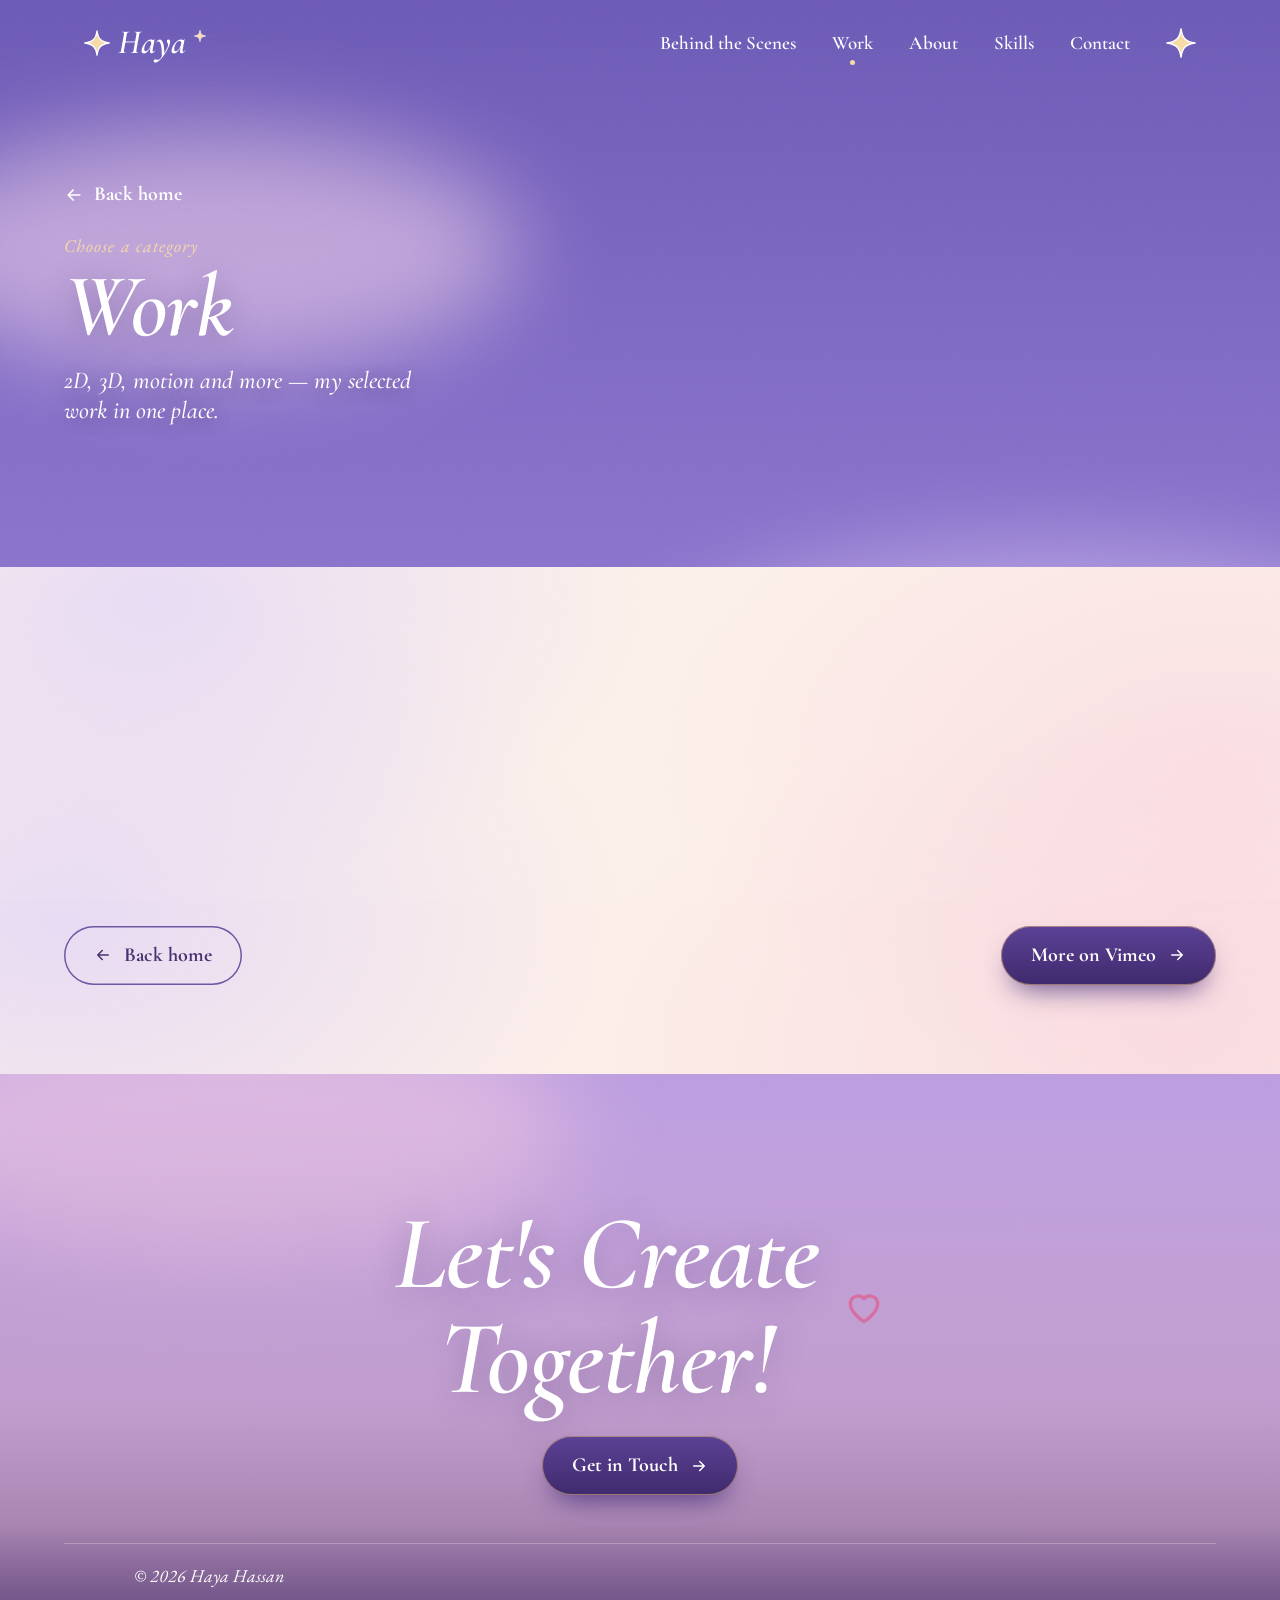
==== work.html @ 0d5bb91d "Add files via upload" ====
<!doctype html>
<html lang="en">
<head>
<meta charset="utf-8">
<meta name="viewport" content="width=device-width, initial-scale=1, viewport-fit=cover">
<title>Work — Haya Hassan</title>
<meta name="description" content="Portfolio of Haya Hassan, a 2D animator, motion designer and visual storyteller bringing characters and stories to life.">
<meta name="theme-color" content="#6f5fb8">
<meta property="og:title" content="Haya Hassan — 2D Animator & Visual Storyteller">
<meta property="og:description" content="Bringing characters and stories to life.">
<meta property="og:image" content="./media/showreel-poster.jpg">
<link rel="icon" href="data:image/svg+xml,%3Csvg xmlns='http://www.w3.org/2000/svg' viewBox='0 0 100 100'%3E%3Cpath d='M50 4 C54 34 66 46 96 50 C66 54 54 66 50 96 C46 66 34 54 4 50 C34 46 46 34 50 4Z' fill='%236b4fb0' stroke='%23e8b878' stroke-width='5'/%3E%3C/svg%3E">
<link rel="preload" href="./fonts/cormorant-garamond-latin-600-italic.woff2" as="font" type="font/woff2" crossorigin>
<link rel="stylesheet" href="css/style.css">
<script>document.documentElement.classList.add('js');try{if(sessionStorage.getItem('hayaIris')){document.documentElement.classList.add('iris-in')}else{document.documentElement.classList.add('page')}}catch(e){document.documentElement.classList.add('page')}</script>
</head>
<body data-page="work" class="page-work">
<div class="iris" id="iris" aria-hidden="true"></div>
<!-- ============ SVG sprite ============ -->
<svg width="0" height="0" style="position:absolute" aria-hidden="true">
  <defs><linearGradient id="gGold" x1="0" y1="0" x2="1" y2="1"><stop offset="0" stop-color="#fff3c9"/><stop offset=".5" stop-color="#f4c978"/><stop offset="1" stop-color="#e79bc4"/></linearGradient></defs>
  <symbol id="i-sparkle" viewBox="0 0 100 100"><path d="M42 6 C46 38 58 50 90 54 C58 58 46 70 42 102 C38 70 26 58 -6 54 C26 50 38 38 42 6Z" fill="url(#gGold)" stroke="#fff" stroke-width="3.5" stroke-linejoin="round" transform="translate(4 -4) scale(.86)"/><path d="M82 4 C83.5 16 87.5 20 100 21.5 C87.5 23 83.5 27 82 39 C80.5 27 76.5 23 64 21.5 C76.5 20 80.5 16 82 4Z" fill="url(#gGold)" stroke="#fff" stroke-width="2.4" stroke-linejoin="round" transform="translate(-8 4) scale(.7)"/><path d="M22 70 C23 78 26 81 34 82 C26 83 23 86 22 94 C21 86 18 83 10 82 C18 81 21 78 22 70Z" fill="url(#gGold)" stroke="#fff" stroke-width="2.4" stroke-linejoin="round" transform="translate(2 -6)"/></symbol>
  <symbol id="i-star4" viewBox="0 0 100 100"><path d="M50 3 C54 34 66 46 97 50 C66 54 54 66 50 97 C46 66 34 54 3 50 C34 46 46 34 50 3Z" stroke-width="5" stroke-linejoin="round"/></symbol>
  <symbol id="i-star" viewBox="0 0 100 100"><polygon points="50,8 61,38 93,38 67,57 77,89 50,70 23,89 33,57 7,38 39,38" stroke-width="6" stroke-linejoin="round"/></symbol>
  <symbol id="i-flower" viewBox="0 0 100 100"><g stroke-width="4" stroke-linejoin="round"><path d="M50 48 C38 30 40 10 50 8 C60 10 62 30 50 48Z"/><path d="M52 50 C70 38 90 40 92 50 C90 60 70 62 52 50Z"/><path d="M50 52 C62 70 60 90 50 92 C40 90 38 70 50 52Z"/><path d="M48 50 C30 62 10 60 8 50 C10 40 30 38 48 50Z"/></g><circle cx="50" cy="50" r="7" fill="#f3b3cf" stroke-width="3"/></symbol>
  <symbol id="i-arrow" viewBox="0 0 24 24"><path d="M5 12h14M13 6l6 6-6 6" fill="none" stroke="currentColor" stroke-width="2" stroke-linecap="round" stroke-linejoin="round"/></symbol>
  <symbol id="i-up" viewBox="0 0 24 24"><path d="M12 19V5M6 11l6-6 6 6" fill="none" stroke="currentColor" stroke-width="2.2" stroke-linecap="round" stroke-linejoin="round"/></symbol>
  <symbol id="i-play" viewBox="0 0 24 24"><path d="M8 5.500v13l11-6.500z" fill="currentColor"/></symbol>
  <symbol id="i-cap" viewBox="0 0 24 24"><path d="M2 9l10-5 10 5-10 5z M6 11.500V16c0 1.500 3 3 6 3s6-1.500 6-3v-4.500 M22 9v6" fill="none" stroke="currentColor" stroke-width="1.700" stroke-linejoin="round" stroke-linecap="round"/><path d="M2 9l10-5 10 5-10 5z" fill="currentColor" opacity=".9"/></symbol>
  <symbol id="i-bag" viewBox="0 0 24 24"><rect x="3" y="7" width="18" height="13" rx="2.500" fill="currentColor"/><path d="M9 7V5.500A1.500 1.500 0 0 1 10.500 4h3A1.500 1.500 0 0 1 15 5.500V7 M3 13h18" fill="none" stroke="#fcefe9" stroke-width="1.400"/></symbol>
  <symbol id="i-mail" viewBox="0 0 24 24"><rect x="3" y="5" width="18" height="14" rx="2.500" fill="currentColor"/><path d="M4 7l8 6 8-6" fill="none" stroke="#fcefe9" stroke-width="1.600" stroke-linecap="round" stroke-linejoin="round"/></symbol>
  <symbol id="i-in" viewBox="0 0 24 24"><rect x="3" y="3" width="18" height="18" rx="3.500" fill="currentColor"/><path d="M8 10.500V17M8 7.500v.1M11.500 17v-6.500M11.500 13c0-1.700 1-2.700 2.500-2.700s2.500 1 2.500 2.700V17" fill="none" stroke="#fcefe9" stroke-width="1.700" stroke-linecap="round"/></symbol>
  <symbol id="i-pin" viewBox="0 0 24 24"><path d="M12 22s7-6.300 7-12a7 7 0 0 0-14 0c0 5.700 7 12 7 12z" fill="currentColor"/><circle cx="12" cy="10" r="2.600" fill="#fcefe9"/></symbol>
  <symbol id="i-heart" viewBox="0 0 24 24"><path d="M12 20s-7.500-4.500-7.500-10A4.300 4.300 0 0 1 12 7.500 4.300 4.300 0 0 1 19.500 10c0 5.500-7.500 10-7.500 10z" fill="none" stroke="currentColor" stroke-width="1.800" stroke-linejoin="round"/></symbol>
  <!-- castle silhouette -->
  <symbol id="castle" viewBox="0 0 420 260">
    <g fill="currentColor">
      <rect x="20" y="170" width="380" height="90"/>
      <rect x="40" y="110" width="34" height="62"/><polygon points="36,112 57,60 78,112"/>
      <rect x="110" y="90" width="44" height="82"/><polygon points="104,92 132,24 160,92"/>
      <rect x="180" y="40" width="58" height="132"/><polygon points="172,42 209,-8 246,42"/><rect x="207" y="-34" width="3" height="30"/>
      <rect x="266" y="82" width="44" height="90"/><polygon points="260,84 288,20 316,84"/>
      <rect x="340" y="120" width="34" height="52"/><polygon points="336,122 357,72 378,122"/>
      <circle cx="209" cy="26" r="9" opacity=".5"/>
    </g>
    <g fill="#000" opacity=".16"><path d="M170 260v-34a22 22 0 0 1 44 0v34z"/><path d="M60 260v-26a14 14 0 0 1 28 0v26z"/><path d="M300 260v-26a14 14 0 0 1 28 0v26z"/><rect x="198" y="70" width="10" height="22" rx="5"/><rect x="124" y="120" width="10" height="20" rx="5"/><rect x="280" y="110" width="10" height="20" rx="5"/></g>
  </symbol>
  <symbol id="island" viewBox="0 0 420 220">
    <g fill="currentColor"><path d="M10 120 Q210 90 410 120 L360 150 Q320 190 270 200 Q250 214 230 210 Q210 222 190 206 Q150 200 120 160 Z"/></g>
    <g fill="#000" opacity=".12"><path d="M60 140 Q130 170 170 210 Q150 190 120 160Z"/></g>
  </symbol>
</svg>

<!-- cursor system -->
<canvas class="fx" id="fx" aria-hidden="true"></canvas>
<div class="cur" id="cur" aria-hidden="true">
  <div class="cur__bob">
    <img class="cur__img is-on" data-s="normal" src="./cursor/normal.png" alt="">
    <img class="cur__img" data-s="hover" src="./cursor/hover.png" alt="">
    <img class="cur__img" data-s="link" src="./cursor/link.png" alt="">
    <img class="cur__img" data-s="click" src="./cursor/click.png" alt="">
  </div>
  <span class="cur__tag" id="curTag"></span>
</div>
<div class="progress" id="progress" aria-hidden="true"></div>

<div class="progress" id="progress" aria-hidden="true"></div>

<header class="nav" id="nav">
  <a href="index.html" data-iris class="nav__logo" aria-label="Haya — home"><svg class="gem" width="26" height="26"><use href="#i-star4"/></svg>Haya<svg class="gem sm" width="12" height="12"><use href="#i-star4"/></svg></a>
  <nav class="nav__links" id="navLinks" aria-label="Main">
    <a href="index.html#process" data-iris>Behind the Scenes</a>
    <div class="nav__dd"><a href="work.html" class="is-active">Work</a><div class="nav__sub"><a href="work.html#2d" data-iris>2D Animation</a><a href="work.html#mg" data-iris>2D / 3D Motion Graphics</a><a href="work.html#3d" data-iris>3D Animation</a><a href="work.html#story" data-iris>Storyboard</a><a href="work.html#concept" data-iris>Concept Art &amp; Illustrations</a><a href="work.html#interior" data-iris>Interior Design</a></div></div>
    <a href="index.html#about" data-iris>About</a>
    <a href="index.html#skills" data-iris>Skills</a>
    <a href="index.html#contact" data-iris>Contact</a>
  </nav>
  <svg class="nav__gem gem" width="30" height="30" aria-hidden="true"><use href="#i-star4"/></svg>
  <button class="nav__burger" id="burger" type="button" aria-label="Open menu" aria-expanded="false" aria-controls="navLinks"><i></i><i></i></button>
</header>

<!-- ============ Sky (page background art) ============ -->
<div class="sky" aria-hidden="true">
  <div class="sky__stars" id="skyStars"></div>
  <div class="sky__cloud c1"></div><div class="sky__cloud c2"></div><div class="sky__cloud c3"></div>
  <svg class="sky__castle k1" data-speed="0.10"><use href="#castle"/></svg>
  <svg class="sky__castle k2" data-speed="0.18"><use href="#castle"/></svg>
</div>

<main id="top">
<section class="wk-hero">
  <div class="wrap">
    <a href="index.html" data-iris class="wk-back"><svg width="20" height="20"><use href="#i-arrow"/></svg>Back home</a>
    <span class="num">Choose a category</span>
    <h2 class="h2">Work</h2>
    <p class="note">2D, 3D, motion and more — my selected work in one place.</p>
  </div>
</section>

<div class="panel wk-panel" id="panel">
<div class="panel__edge panel__edge--top" aria-hidden="true"></div>
<section class="sec work" id="work">
  <div class="wrap">
    <div class="tabs" id="tabs" role="tablist" aria-label="Work categories"></div>
    <div class="cards" id="cards"></div>
    <p class="empty" id="emptyMsg" hidden></p>
    <div class="wk-cta">
      <a href="index.html" data-iris class="btn btn--dark btn--ghost" data-magnetic><svg width="18" height="18" style="rotate:180deg"><use href="#i-arrow"/></svg><span>Back home</span></a>
      <a href="https://vimeo.com/user151338860" target="_blank" rel="noopener" class="btn btn--dark" data-magnetic><span>More on Vimeo</span><svg width="18" height="18"><use href="#i-arrow"/></svg></a>
    </div>
  </div>
</section>
<div class="panel__edge panel__edge--bot" aria-hidden="true"></div>
</div>

<section class="sec contact wkfoot" style="padding-top:clamp(90px,10vw,160px)">
  <div class="wrap" style="text-align:center;position:relative;z-index:2">
    <h2 class="h2 h2--xl" style="justify-content:center">Let's Create<br>Together! <svg class="heart" width="44" height="44"><use href="#i-heart"/></svg></h2>
    <p style="margin:24px 0 28px"><a href="mailto:hayahassanmahrous@gmail.com" class="btn btn--dark" data-magnetic><span>Get in Touch</span><svg width="18" height="18"><use href="#i-arrow"/></svg></a></p>
  </div>
  <footer class="foot"><div class="foot__row"><span>© 2026 Haya Hassan</span></div></footer>
</section>
</main>

<div class="modal" id="modal" role="dialog" aria-modal="true" aria-label="Viewer" hidden>
  <button class="modal__close" id="modalClose" type="button" aria-label="Close">✕</button>
  <div class="modal__stage" id="modalStage"></div>
  <p class="modal__cap" id="modalCap"></p>
</div>
<div class="toast" id="toast" role="status" aria-live="polite"></div>

<script src="./vendor/gsap.min.js"></script>
<script src="./vendor/ScrollTrigger.min.js"></script>
<script src="./vendor/lenis.min.js"></script>
<script src="js/data.js"></script>
<script src="js/main.js"></script>
<script src="js/music.js"></script>
</body>
</html>
---- css/style.css ----
/* ============================================================
   Haya Hassan — portfolio · celestial purple
   ============================================================ */
@font-face{font-family:"Cormorant Garamond";font-weight:500;font-style:normal;src:url(../fonts/cormorant-garamond-latin-500-normal.woff2) format("woff2");font-display:swap}
@font-face{font-family:"Cormorant Garamond";font-weight:500;font-style:italic;src:url(../fonts/cormorant-garamond-latin-500-italic.woff2) format("woff2");font-display:swap}
@font-face{font-family:"Cormorant Garamond";font-weight:600;font-style:normal;src:url(../fonts/cormorant-garamond-latin-600-normal.woff2) format("woff2");font-display:swap}
@font-face{font-family:"Cormorant Garamond";font-weight:600;font-style:italic;src:url(../fonts/cormorant-garamond-latin-600-italic.woff2) format("woff2");font-display:swap}
@font-face{font-family:"Cormorant Garamond";font-weight:700;font-style:normal;src:url(../fonts/cormorant-garamond-latin-700-normal.woff2) format("woff2");font-display:swap}
@font-face{font-family:"Cormorant Garamond";font-weight:700;font-style:italic;src:url(../fonts/cormorant-garamond-latin-700-italic.woff2) format("woff2");font-display:swap}
@font-face{font-family:"EB Garamond";font-weight:400;font-style:normal;src:url(../fonts/eb-garamond-latin-400-normal.woff2) format("woff2");font-display:swap}
@font-face{font-family:"EB Garamond";font-weight:400;font-style:italic;src:url(../fonts/eb-garamond-latin-400-italic.woff2) format("woff2");font-display:swap}
@font-face{font-family:"EB Garamond";font-weight:500;font-style:normal;src:url(../fonts/eb-garamond-latin-500-normal.woff2) format("woff2");font-display:swap}
@font-face{font-family:"EB Garamond";font-weight:500;font-style:italic;src:url(../fonts/eb-garamond-latin-500-italic.woff2) format("woff2");font-display:swap}

:root{
  --ink:#4a3170; --ink2:#6f58a3; --lav:#b9a2e8; --lav2:#e2d6f6;
  --panel:#fcefe9; --pink:#f3b3cf; --rose:#d86fa3; --gold:#e8b878; --gold2:#f7d9a6;
  --sky1:#6a58b4; --sky2:#8e77cf; --sky3:#c3a3e2; --sky4:#f0c4d8;
  --f-display:"Cormorant Garamond","Palatino Linotype",Georgia,serif;
  --f-body:"EB Garamond","Palatino Linotype",Georgia,serif;
  --ease:cubic-bezier(.22,1,.36,1);
  --gut:clamp(20px,5vw,72px);
}
*,*::before,*::after{box-sizing:border-box}
html{-webkit-text-size-adjust:100%;overflow-x:clip}
html.lenis,html.lenis body{height:auto}
.lenis.lenis-smooth{scroll-behavior:auto!important}
.lenis.lenis-stopped{overflow:hidden}
html.is-loading,html.is-loading body{overflow:hidden;height:100%}
body{position:relative;margin:0;color:var(--ink);font-family:var(--f-body);font-size:clamp(18px,1.25vw,21px);line-height:1.55;background:var(--sky1);overflow-x:clip}
/* soft film grain */
body::after{content:"";position:fixed;inset:0;z-index:90;pointer-events:none;opacity:.25;mix-blend-mode:soft-light;
  background-image:url("data:image/svg+xml;utf8,<svg xmlns='http://www.w3.org/2000/svg' width='200' height='200'><filter id='n'><feTurbulence type='fractalNoise' baseFrequency='.9' numOctaves='2' stitchTiles='stitch'/><feColorMatrix values='0 0 0 0 1  0 0 0 0 1  0 0 0 0 1  0 0 0 .5 0'/></filter><rect width='100%' height='100%' filter='url(%23n)'/></svg>")}
img{max-width:100%;display:block}
a{color:inherit}
button{font:inherit;color:inherit;background:none;border:0;padding:0;cursor:pointer}
::selection{background:var(--rose);color:#fff}
:focus-visible{outline:3px solid var(--rose);outline-offset:4px;border-radius:8px}
svg{display:block}
.wrap{width:min(1320px,100% - var(--gut)*2);margin-inline:auto;position:relative}
.gem{fill:#6b4fb0;stroke:var(--gold);stroke-width:5}
.star{fill:var(--gold);stroke:#b98649;stroke-width:5}

/* ---------------- loader ---------------- */
.loader{position:fixed;inset:0;z-index:200;background:#d9c8ea;color:var(--ink);display:grid;place-items:center;overflow:hidden}
.loader canvas{position:absolute;inset:0;width:100%;height:100%;transform-origin:50% 55%}
.loader__ui{position:absolute;left:var(--gut);bottom:clamp(24px,5vh,56px);display:grid;gap:10px;width:min(320px,60vw);transition:opacity .5s}
.loader__count{font-family:var(--f-display);font-style:italic;font-weight:600;font-size:clamp(54px,8vw,110px);line-height:.9;color:var(--ink);text-shadow:0 0 30px rgba(255,255,255,.9)}
.loader__count small{font-size:.35em;margin-left:4px;opacity:.7}
.loader__bar{height:3px;border-radius:3px;background:rgba(74,49,112,.18);overflow:hidden}
.loader__bar i{display:block;height:100%;width:0;background:linear-gradient(90deg,var(--lav),var(--gold),var(--pink))}
.loader__hint{margin:0;font-style:italic;font-size:17px;opacity:.8}
.loader__skip{position:absolute;right:var(--gut);bottom:clamp(24px,5vh,56px);display:flex;gap:8px;align-items:center;padding:10px 20px;border:1.5px solid rgba(74,49,112,.45);border-radius:99px;font-weight:500;font-style:italic;font-size:17px;backdrop-filter:blur(6px);background:rgba(255,255,255,.35);transition:.3s}
.loader__skip:hover{background:var(--ink);color:#fff}
.loader.is-playing .loader__ui{opacity:0}

/* ---------------- custom cursor (sprites from your cursor board) ---------------- */
.fx{position:fixed;inset:0;width:100%;height:100%;z-index:297;pointer-events:none;display:none}
.cur{position:fixed;left:0;top:0;z-index:300;pointer-events:none;display:none;will-change:transform}
.has-cursor .cur,.has-cursor .fx{display:block}
html.has-cursor,.has-cursor *{cursor:none!important}
.cur__bob{position:relative;width:0;height:0;animation:curbob 3.2s ease-in-out infinite}
@keyframes curbob{50%{translate:0 -4px}}
.cur__img{position:absolute;left:0;top:0;width:calc(var(--w,84px) * var(--k,1));height:auto;max-width:none;opacity:0;transform-origin:var(--hx,40%) var(--hy,50%);
  translate:calc(var(--hx,40%) * -1) calc(var(--hy,50%) * -1);scale:.7;transition:opacity .22s,scale .35s var(--ease);filter:drop-shadow(0 4px 10px rgba(80,40,160,.45))}
.cur__img.is-on{opacity:1;scale:1}
.cur__tag{position:absolute;left:34px;top:22px;padding:4px 14px;border-radius:99px;background:var(--ink);color:#fff;font-style:italic;font-size:16px;white-space:nowrap;opacity:0;scale:.6;transform-origin:left top;transition:.3s var(--ease)}
.cur__tag.is-on{opacity:1;scale:1}
.burst{position:fixed;z-index:298;pointer-events:none;width:200px;height:auto;filter:drop-shadow(0 0 10px rgba(120,80,220,.7))}
.progress{position:fixed;left:0;top:0;height:3px;width:100%;z-index:80;background:linear-gradient(90deg,var(--lav),var(--gold),var(--pink));transform-origin:left;transform:scaleX(0)}

/* ---------------- nav ---------------- */
.nav{position:fixed;z-index:70;top:14px;left:0;right:0;margin-inline:auto;width:min(1320px,100% - var(--gut)*2);display:flex;align-items:center;justify-content:space-between;gap:20px;
  padding:8px 20px;border-radius:99px;transition:transform .6s var(--ease),background .4s,box-shadow .4s,backdrop-filter .4s;color:#fff}
.nav.is-solid{background:rgba(88,66,150,.62);backdrop-filter:blur(14px) saturate(1.3);-webkit-backdrop-filter:blur(14px) saturate(1.3);box-shadow:0 10px 34px -12px rgba(40,20,90,.55),inset 0 0 0 1px rgba(255,255,255,.14)}
.nav.is-hidden{transform:translateY(-140%)}
.nav__logo{font-family:var(--f-display);font-style:italic;font-weight:600;font-size:34px;line-height:1;text-decoration:none;display:flex;align-items:center;gap:8px}
.nav__logo .gem{fill:var(--gold2);stroke:#fff;stroke-width:4;transition:rotate .8s var(--ease)}
.nav__logo:hover .gem{rotate:180deg}
.nav__logo .sm{margin-top:-14px}
.nav__links{display:flex;gap:4px;margin-left:auto}
.nav__links a{font-family:var(--f-display);font-weight:600;font-size:19px;text-decoration:none;padding:6px 16px;border-radius:99px;position:relative;transition:background .3s,color .3s}
.nav__links a::after{content:"";position:absolute;left:50%;bottom:-2px;width:5px;height:5px;margin-left:-2.500px;border-radius:50%;background:var(--gold2);scale:0;transition:scale .4s var(--ease)}
.nav__links a:hover::after,.nav__links a.is-active::after{scale:1}
.nav__gem{fill:var(--gold2);stroke:#fff;stroke-width:4;animation:spin 14s linear infinite}
@keyframes spin{to{rotate:360deg}}
.nav__burger{display:none;width:44px;height:44px;border-radius:50%;background:rgba(255,255,255,.2);place-content:center;gap:6px}
.nav__burger i{display:block;width:20px;height:2px;background:#fff;border-radius:2px;transition:.4s var(--ease)}
.nav__burger[aria-expanded=true] i:first-child{transform:translateY(4px) rotate(45deg)}
.nav__burger[aria-expanded=true] i:last-child{transform:translateY(-4px) rotate(-45deg)}

/* ---------------- sky ---------------- */
.sky{position:absolute;inset:0;z-index:-1;overflow:hidden;pointer-events:none;
  background:linear-gradient(180deg,var(--sky1) 0,#7e69c4 22%,var(--sky2) 42%,var(--sky3) 70%,var(--sky4) 100%)}
.sky__stars i{position:absolute;display:block;width:var(--s);height:var(--s);background:#fff;opacity:.0;
  clip-path:polygon(50% 0,58% 42%,100% 50%,58% 58%,50% 100%,42% 58%,0 50%,42% 42%);animation:tw var(--d) ease-in-out infinite;animation-delay:var(--dl)}
@keyframes tw{0%,100%{opacity:.05;scale:.6}50%{opacity:.95;scale:1.1}}
.sky__cloud{position:absolute;border-radius:50%;filter:blur(46px);opacity:.55;background:#f6d6ec;animation:drift 40s ease-in-out infinite alternate}
.sky__cloud.c1{width:620px;height:240px;left:-8%;top:8%}
.sky__cloud.c2{width:760px;height:260px;right:-12%;top:34%;background:#d8c4f4;animation-duration:55s}
.sky__cloud.c3{width:700px;height:260px;left:-10%;top:62%;background:#f6cfe3;animation-duration:48s}
@keyframes drift{to{translate:80px 20px}}
.sky__castle{position:absolute;color:rgba(106,84,176,.28);width:340px;height:210px}
.sky__castle.k1{left:-30px;top:900px}.sky__castle.k2{right:-40px;top:2600px;width:420px;height:260px}

/* ---------------- type / shared ---------------- */
.num{display:inline-block;font-style:italic;font-size:18px;letter-spacing:.06em;color:var(--rose);margin-bottom:2px}
.num--lt{color:var(--ink)}
.h2{font-family:var(--f-display);font-style:italic;font-weight:600;font-size:clamp(52px,7vw,104px);line-height:1;margin:0;color:var(--ink);letter-spacing:-.01em;display:flex;align-items:center;gap:.22em;flex-wrap:wrap}
.h2 .gem.lg{flex:none;width:.52em;height:.52em;margin-top:.08em;animation:spin 18s linear infinite}
.h2--xl{font-size:clamp(58px,8.2vw,124px);color:#fff;text-shadow:0 4px 30px rgba(74,49,112,.35)}
.h3{font-family:var(--f-display);font-weight:700;font-size:24px;margin:0 0 20px;color:var(--ink);display:flex;gap:8px;align-items:center}
.lead{max-width:48ch;font-size:clamp(19px,1.5vw,23px)}
.note{font-style:italic;font-size:clamp(21px,1.9vw,28px);line-height:1.25;color:var(--ink2);margin:14px 0 0;font-family:var(--f-display);font-weight:500}
.heart{display:inline-block;color:var(--rose);vertical-align:-3px}
.word{display:inline-block;will-change:transform}
.btn{display:inline-flex;align-items:center;gap:12px;font-family:var(--f-display);font-weight:700;font-size:20px;text-decoration:none;color:#fff;background:linear-gradient(180deg,#5d4296,#3f2a6d);padding:14px 30px;border-radius:99px;
  box-shadow:0 14px 28px -12px rgba(50,25,110,.8),inset 0 0 0 1px rgba(232,184,120,.55);position:relative;overflow:hidden;isolation:isolate;transition:box-shadow .4s}
.btn::before{content:"";position:absolute;inset:0;background:linear-gradient(180deg,#b685e8,#8b62d1);translate:0 101%;border-radius:50% 50% 0 0/40% 40% 0 0;transition:translate .5s var(--ease),border-radius .5s var(--ease);z-index:-1}
.btn:hover::before{translate:0 0;border-radius:0}
.btn:hover{box-shadow:0 18px 34px -10px rgba(139,98,209,.8),inset 0 0 0 1px rgba(247,217,166,.9)}
.btn svg{transition:translate .4s var(--ease)}
.btn:hover svg{translate:4px 0}
.btn__ico{display:grid;place-items:center;width:30px;height:30px;border-radius:50%;background:var(--gold);color:#3f2a6d}
.btn__ico svg{translate:1px 0}
.link{display:inline-flex;gap:8px;align-items:center;font-family:var(--f-display);font-weight:700;font-size:21px;text-decoration:none;position:relative;margin-top:20px}
.link::after{content:"";position:absolute;left:0;right:26px;bottom:-2px;height:1.5px;background:var(--ink);transform-origin:left;transition:transform .5s var(--ease)}
.link:hover::after{transform:scaleX(.25)}
.js:not(.no-gsap) [data-reveal]{opacity:0}
.js:not(.no-gsap) [data-hero]{opacity:0}

/* ---------------- hero ---------------- */
.hero{position:relative;height:100svh;min-height:600px;overflow:clip}
.hero__sky .isle{position:absolute;color:rgba(212,190,246,.55);width:260px;height:140px}
.hero__sky .i1{left:-2%;top:22%}.hero__sky .i2{left:1%;top:60%;width:160px;height:88px;color:rgba(212,190,246,.4)}
.hero__sky .isle-castle{position:absolute;left:1.5%;top:12.5%;width:170px;height:104px;color:rgba(130,104,200,.55)}
/* full-bleed stage: JS sets --ox/--oy (frame offset) and --u (1% of frame width) so the orb text tracks the art */
.hero__stage{position:absolute;inset:0;--ox:0px;--oy:0px;--u:14px}
.hero__stage canvas{position:absolute;inset:0;width:100%;height:100%}
.orbit{position:absolute;left:calc(var(--ox) + var(--u) * 33.2);top:calc(var(--oy) + var(--u) * 19.29);width:calc(var(--u) * 68);height:calc(var(--u) * 68);translate:-50% -50%;pointer-events:none;overflow:visible}
.orbit__star{filter:drop-shadow(0 0 4px rgba(255,230,170,.9))}
.hero__orbtext{position:absolute;left:calc(var(--ox) + var(--u) * 33.2);top:calc(var(--oy) + var(--u) * 19.29);translate:-50% -50%;width:calc(var(--u) * 34);text-align:center;color:#fff;z-index:3}
.hero__title{margin:0;font-family:var(--f-display);font-weight:500;font-size:calc(var(--u) * 9.4);line-height:.88;letter-spacing:-.01em;text-shadow:0 0 calc(var(--u) * .6) rgba(255,255,255,.9),0 0 calc(var(--u) * 2.4) rgba(214,160,255,.95),0 calc(var(--u) * .3) calc(var(--u) * 1.4) rgba(60,20,110,.55)}
.hero__title .line{display:block}
.hero__title .ch{display:inline-block;will-change:transform}
.hero__role{margin:calc(var(--u) * 1.4) 0 0;font-family:var(--f-display);font-weight:600;font-size:max(13px,calc(var(--u) * 1.65));letter-spacing:.14em;line-height:1.35;color:#fff;text-shadow:0 0 calc(var(--u) * 1.4) rgba(60,20,110,.8)}
.hero__foot{position:absolute;left:0;right:0;bottom:calc(clamp(70px,9vw,150px) + clamp(14px,2.4vw,40px));display:flex;align-items:center;gap:clamp(20px,3vw,48px);flex-wrap:wrap;z-index:6;margin-inline:auto}
.hero::after{content:"";position:absolute;left:0;right:0;bottom:0;height:42%;background:linear-gradient(transparent,rgba(58,34,112,.38));pointer-events:none;z-index:2}
.hero__tag{margin:0;font-family:var(--f-display);font-style:italic;font-weight:500;font-size:clamp(26px,2.8vw,40px);line-height:1.12;color:#fff;text-shadow:0 2px 20px rgba(74,49,112,.6)}
.hero__tag .heart{color:var(--pink)}

/* ---------------- cloud panel ---------------- */
.panel{position:relative;background:var(--panel);margin-top:0;z-index:4}
.panel::before{content:"";position:absolute;inset:0;pointer-events:none;
  background:radial-gradient(700px 420px at 12% 6%,rgba(226,214,246,.8),transparent 70%),radial-gradient(800px 480px at 95% 38%,rgba(243,179,207,.28),transparent 70%),radial-gradient(800px 520px at 5% 70%,rgba(226,214,246,.8),transparent 70%),radial-gradient(900px 500px at 92% 96%,rgba(243,179,207,.3),transparent 70%)}
.panel__edge{position:absolute;left:-1%;width:102%;height:clamp(70px,9vw,150px);background:url(../img/cloud-edge-a.svg) center bottom/100% 100% no-repeat;pointer-events:none}
.panel__edge--top{top:calc(clamp(70px,9vw,150px) * -1 + 1px)}
.panel__edge--bot{bottom:calc(clamp(70px,9vw,150px) * -1 + 1px);scale:-1 -1;background-image:url(../img/cloud-edge-b.svg)}
.panel>*{position:relative}
.panel>.panel__edge{position:absolute}
.sec{position:relative;padding:clamp(60px,7vw,110px) 0}
.divider{display:flex;align-items:center;gap:18px;width:min(900px,80%);margin:0 auto;opacity:.9}
.divider i{flex:1;height:1px;background:linear-gradient(90deg,transparent,var(--gold),transparent)}

/* ---------------- worked with (marquee) ---------------- */
.logos{position:relative;padding:clamp(30px,4vw,60px) 0 clamp(20px,3vw,40px);overflow:hidden}
.logos__title{display:flex;justify-content:center;align-items:center;gap:12px;margin:0 0 clamp(18px,2.4vw,34px);font-family:var(--f-display);font-style:italic;font-weight:600;font-size:clamp(26px,2.6vw,38px);color:var(--ink)}
.logos__rail{position:relative;-webkit-mask-image:linear-gradient(90deg,transparent,#000 9%,#000 91%,transparent);mask-image:linear-gradient(90deg,transparent,#000 9%,#000 91%,transparent)}
.logos__track{display:flex;gap:clamp(16px,2vw,28px);list-style:none;margin:0;padding:10px 0 18px;width:max-content;will-change:transform}
.lg{flex:none;display:grid;place-items:center;height:clamp(78px,7vw,104px);min-width:clamp(120px,11vw,170px);padding:0 clamp(18px,2vw,30px);border-radius:20px;background:#fff;
  box-shadow:0 0 0 1.5px rgba(232,184,120,.7),0 14px 24px -14px rgba(74,49,112,.5);transition:translate .5s var(--ease),box-shadow .4s}
.lg img{height:clamp(44px,4.4vw,64px);width:auto;max-width:200px;object-fit:contain;filter:grayscale(1) opacity(.72);transition:filter .5s}
.lg:hover{translate:0 -6px;box-shadow:0 0 0 1.5px var(--gold),0 22px 30px -14px rgba(111,88,163,.7)}
.lg:hover img{filter:none}
.lg--dark{background:#000;padding:0 clamp(16px,1.6vw,24px)}
.lg--dark img{filter:opacity(.85)}
.lg--txt{gap:10px;background:linear-gradient(180deg,#5d4296,#3f2a6d);color:#fff;font-family:var(--f-display);font-style:italic;font-weight:600;font-size:clamp(20px,1.8vw,26px);white-space:nowrap}
.lg--txt .gem{fill:var(--gold2);stroke:#fff;stroke-width:4}

/* ---------------- work ---------------- */
.sec__head{margin-bottom:clamp(26px,4vw,56px)}
.cards{display:grid;grid-template-columns:repeat(3,1fr);gap:clamp(22px,3vw,48px) clamp(16px,2.4vw,36px);align-items:start}
.card{display:block;text-align:left;perspective:1000px;position:relative;rotate:var(--rot,0deg);translate:var(--tx,0) var(--ty,0);transition:rotate .6s var(--ease)}
.card:nth-child(4n+1){--rot:-1.8deg}.card:nth-child(4n+2){--rot:1.6deg;--ty:clamp(10px,2.4vw,34px)}.card:nth-child(4n+3){--rot:-1deg}.card:nth-child(4n){--rot:2.2deg;--ty:clamp(6px,1.6vw,22px)}
.card:hover{rotate:0deg;z-index:5}
.card__in{display:block;position:relative;background:#fffaf6;padding:clamp(8px,1vw,12px) clamp(8px,1vw,12px) 0;border-radius:10px;
  box-shadow:0 0 0 1.5px rgba(232,184,120,.75),0 24px 40px -20px rgba(74,49,112,.55),inset 0 0 0 1px #fff;transform-style:preserve-3d;will-change:transform;transition:box-shadow .5s}
.card:hover .card__in{box-shadow:0 0 0 1.5px var(--gold),0 36px 54px -20px rgba(111,88,163,.7),inset 0 0 0 1px #fff}
.card__img{display:block;overflow:hidden;border-radius:6px;aspect-ratio:16/10;background:#d9c8ea;position:relative}
.card__img img{width:100%;height:100%;object-fit:cover;transition:transform 1.1s var(--ease)}
.card:hover .card__img img{transform:scale(1.08)}
.card__play{position:absolute;left:50%;top:50%;translate:-50% -50%;width:60px;height:60px;border-radius:50%;display:grid;place-items:center;background:rgba(74,49,112,.7);color:#fff;box-shadow:inset 0 0 0 1.5px var(--gold2);backdrop-filter:blur(4px);transition:scale .5s var(--ease),background .3s}
.card:hover .card__play{scale:1.18;background:rgba(139,98,209,.9)}
.card__cap{display:flex;gap:10px;align-items:baseline;padding:10px 4px 12px;font-family:var(--f-display);font-weight:700;font-size:clamp(18px,1.5vw,22px);color:var(--ink)}
.card__cap b{color:var(--rose);font-style:italic;font-weight:600;font-size:.85em}
.card__cap em{font-weight:500;margin-left:auto;font-size:.82em;color:var(--ink2)}
.card__desc{display:-webkit-box;padding:0 4px 14px;margin-top:-4px;font-size:16px;line-height:1.4;color:var(--ink2);-webkit-line-clamp:3;-webkit-box-orient:vertical;overflow:hidden}
.card__flower{position:absolute;right:-14px;top:-16px;width:34px;height:34px;fill:#f9d3e2;stroke:var(--rose);z-index:4;rotate:14deg;transition:rotate .8s var(--ease)}
.card:hover .card__flower{rotate:194deg}
.cards__more{display:flex;justify-content:flex-end;margin-top:clamp(30px,4vw,60px)}

/* ---------------- about ---------------- */
.about__grid{display:grid;grid-template-columns:minmax(0,.9fr) minmax(0,1.1fr);gap:clamp(20px,4vw,70px);align-items:center}
.about__art{margin:0;position:relative}
.about__art img{width:min(100%,640px);filter:drop-shadow(0 22px 28px rgba(74,49,112,.28))}
.qmark{position:absolute;left:2%;top:4%;z-index:2;display:grid;place-items:center;width:62px;height:62px;border-radius:50% 50% 50% 8px;background:#fff;border:2px solid var(--ink);font-family:var(--f-display);font-style:italic;font-weight:700;font-size:38px;color:var(--ink);rotate:-8deg;animation:bob 3.4s ease-in-out infinite}
@keyframes bob{50%{translate:0 -10px}}
.about__body .lead{margin:20px 0 26px}
.stats{display:flex;flex-wrap:wrap;gap:clamp(18px,3vw,44px)}
.stats div{display:grid;gap:0}
.stats b{font-family:var(--f-display);font-style:italic;font-weight:600;font-size:clamp(50px,5vw,76px);line-height:1;color:var(--rose)}
.stats span{font-size:16px;font-weight:500;color:var(--ink2);max-width:15ch;line-height:1.25}
.paper{grid-column:1/-1;justify-self:end;width:min(100%,540px);margin-top:-30px;padding:28px 34px;display:grid;gap:22px;position:relative;background:linear-gradient(160deg,#fff6df,#fbe7c9);border-radius:10px;rotate:1.600deg;
  box-shadow:0 24px 40px -20px rgba(74,49,112,.5),inset 0 0 0 1.5px rgba(232,184,120,.9),inset 0 0 0 6px #fff6df,inset 0 0 0 7px rgba(232,184,120,.55)}
.paper__row{display:flex;gap:18px;align-items:flex-start}
.paper .ico{color:var(--ink);flex:none;margin-top:4px}
.paper h3{margin:0;font-family:var(--f-display);font-weight:700;font-size:24px}
.paper p{margin:2px 0 0;font-size:17px;color:var(--ink2);font-weight:500;line-height:1.4}

/* ---------------- skills ---------------- */
.skills__grid{display:grid;grid-template-columns:minmax(0,.85fr) minmax(0,1fr) minmax(0,1fr);gap:clamp(20px,4vw,60px);align-items:center}
.skills__list ul{list-style:none;margin:24px 0 0;padding:0;display:grid;gap:8px}
.skills__list li{display:flex;align-items:center;gap:14px;font-family:var(--f-display);font-weight:600;font-size:clamp(20px,1.7vw,25px);width:max-content;max-width:100%;transition:translate .4s var(--ease)}
.skills__list li:hover{translate:10px 0}
.skills__list li svg{width:22px;height:22px;flex:none;transition:rotate .6s var(--ease)}
.skills__list li:hover svg{rotate:144deg}
.skills__art{margin:0;position:relative}
.skills__art img{width:min(100%,520px);margin-inline:auto;filter:drop-shadow(0 22px 28px rgba(74,49,112,.28));animation:float 5s ease-in-out infinite}
@keyframes float{50%{translate:0 -12px;rotate:-1.2deg}}
.excl{position:absolute;left:30%;top:-2%;display:flex;gap:10px;rotate:-14deg}
.excl i{display:block;width:11px;height:48px;border-radius:8px;background:var(--gold);border:2px solid #b98649;transform-origin:bottom;animation:pop 2.2s ease-in-out infinite}
.excl i:last-child{height:36px;animation-delay:.25s;rotate:18deg}
@keyframes pop{0%,60%,100%{scale:1}30%{scale:1.2}}
.bar{display:grid;grid-template-columns:44px 1fr;gap:16px;align-items:center;margin-bottom:18px}
.chip{display:grid;place-items:center;width:44px;height:44px;border-radius:11px;font-family:var(--f-display);font-weight:700;font-size:20px;color:#fff;box-shadow:0 8px 14px -8px rgba(0,0,0,.5),inset 0 0 0 1px rgba(255,255,255,.25);transition:rotate .5s var(--ease)}
.bar:hover .chip{rotate:-10deg}
.chip--ps{background:#001e36;color:#31a8ff;box-shadow:0 8px 14px -8px rgba(0,0,0,.5),inset 0 0 0 2px #31a8ff}.chip--bl{background:#265787}
.bar .app{width:44px;height:44px;object-fit:contain;border-radius:11px;filter:drop-shadow(0 6px 8px rgba(40,20,90,.35));transition:rotate .5s var(--ease)}
.bar:hover .app{rotate:-10deg}
.bar p{display:flex;justify-content:space-between;margin:0 0 5px;font-weight:500;font-size:19px;font-family:var(--f-display);font-weight:700}
.bar i{display:block;height:8px;border-radius:8px;background:rgba(74,49,112,.14);overflow:hidden}
.bar u{display:block;height:100%;border-radius:8px;background:linear-gradient(90deg,var(--lav),#7f5fc4);transform-origin:left;transform:scaleX(0);position:relative}
.bar u::after{content:"";position:absolute;inset:0;background:linear-gradient(100deg,transparent 30%,rgba(255,255,255,.7) 50%,transparent 70%);translate:-100% 0;animation:shine 3s 1.5s ease-in-out infinite}
@keyframes shine{60%,100%{translate:100% 0}}
.no-gsap .bar u{transform:scaleX(.85)}

/* ---------------- process / compare ---------------- */
.process__grid{display:grid;grid-template-columns:minmax(0,1.3fr) minmax(0,.8fr);gap:clamp(20px,4vw,70px);align-items:center}
.compare-wrap{position:relative}
.compare{position:relative;aspect-ratio:16/9;border-radius:12px;overflow:hidden;background:#fff;border:10px solid #fffaf6;box-shadow:0 0 0 1.5px var(--gold),0 36px 60px -26px rgba(74,49,112,.65);rotate:-1.500deg;touch-action:pan-y;user-select:none;-webkit-user-select:none}
.compare video,.compare canvas{position:absolute;inset:0;width:100%;height:100%;object-fit:cover}
.compare__final{clip-path:inset(0 0 0 var(--x,50%))}
.compare__tag{position:absolute;bottom:12px;padding:3px 14px;border-radius:99px;background:rgba(74,49,112,.78);color:#fff;font-style:italic;font-size:16px;z-index:3}
.compare__tag.l{left:12px}.compare__tag.r{right:12px}
.compare__handle{position:absolute;top:0;bottom:0;left:var(--x,50%);width:44px;margin-left:-22px;z-index:4;cursor:ew-resize;display:grid;place-items:center;outline-offset:-4px}
.compare__handle i{position:absolute;top:0;bottom:0;left:50%;width:2px;margin-left:-1px;background:linear-gradient(var(--gold2),#fff,var(--gold2));box-shadow:0 0 12px rgba(255,230,170,.9)}
.compare__handle svg{position:relative;width:34px;height:34px;padding:5px;border-radius:50%;background:#fff;fill:#6b4fb0;box-shadow:0 4px 14px rgba(60,30,120,.5);animation:spin 10s linear infinite}
.compare__hint{display:block;margin-top:16px;text-align:center;font-style:italic;color:var(--ink2)}
.process__body .note{margin:14px 0 26px}

/* ---------------- contact ---------------- */
.contact{padding-top:clamp(120px,15vw,240px);padding-bottom:0;overflow:clip;background:linear-gradient(180deg,transparent,rgba(111,88,163,.25) 60%,rgba(74,49,112,.55))}
.contact .sky__castle.k3{left:-2%;bottom:6%;top:auto;width:380px;height:235px;color:rgba(255,255,255,.2)}
.contact .sky__castle.k4{right:-3%;bottom:10%;top:auto;width:300px;height:186px;color:rgba(255,255,255,.18)}
.contact__grid{display:grid;grid-template-columns:minmax(0,1fr) minmax(0,1fr);gap:clamp(20px,4vw,60px);align-items:end}
.contact__body{padding-bottom:clamp(40px,7vw,100px);position:relative;z-index:2}
.contact__body::before{content:"";position:absolute;left:-14%;right:-10%;top:-14%;bottom:0;z-index:-1;border-radius:50%;background:radial-gradient(closest-side,rgba(252,239,233,.55),rgba(252,239,233,0));filter:blur(8px)}
.contact__list{list-style:none;margin:clamp(24px,3vw,44px) 0 28px;padding:0;display:grid;gap:14px}
.contact__list li{display:flex;gap:14px;align-items:center;font-weight:500;font-size:clamp(19px,1.6vw,24px);color:#fff}
.contact__list svg{color:var(--gold2);flex:none}
.contact__list a{text-decoration:none;background:linear-gradient(var(--gold2),var(--gold2)) 0 100%/0 2px no-repeat;transition:background-size .5s var(--ease);overflow-wrap:anywhere}
.contact__list a:hover{background-size:100% 2px}
.contact__list em{font-style:italic;color:var(--gold2)}
.contact__art{margin:0;justify-self:end;position:relative;z-index:2}
.contact__art img{width:min(100%,700px);filter:drop-shadow(0 22px 28px rgba(40,20,90,.4))}
.foot{position:relative;z-index:3;padding:20px 0 26px;color:#fff}
.foot__row{width:min(1320px,100% - var(--gut)*2);margin:0 auto;display:flex;justify-content:space-between;align-items:center;gap:16px;font-style:italic;font-size:18px;flex-wrap:wrap;border-top:1px solid rgba(255,255,255,.25);padding-top:18px}
.foot__top{width:52px;height:52px;border-radius:50%;background:linear-gradient(180deg,#5d4296,#3f2a6d);color:#fff;display:grid;place-items:center;box-shadow:inset 0 0 0 1.5px var(--gold),0 10px 20px -8px rgba(30,10,80,.7);transition:translate .4s var(--ease),background .3s}
.foot__top:hover{translate:0 -6px}

/* ---------------- modal / toast ---------------- */
.modal{position:fixed;inset:0;z-index:250;display:grid;place-items:center;align-content:center;gap:14px;background:rgba(36,20,70,.92);backdrop-filter:blur(10px);padding:clamp(16px,4vw,56px);opacity:0;transition:opacity .4s}
.modal[hidden]{display:none}
.modal.is-open{opacity:1}
.modal__stage{width:min(1200px,100%);aspect-ratio:16/9;max-height:78vh;border-radius:14px;overflow:hidden;background:#000;box-shadow:0 0 0 1.5px var(--gold),0 40px 80px -20px rgba(0,0,0,.7);scale:.94;transition:scale .6s var(--ease)}
.modal.is-open .modal__stage{scale:1}
.modal__stage canvas,.modal__stage img,.modal__stage video,.modal__stage iframe{width:100%;height:100%;object-fit:contain;border:0;display:block}
.modal__cap{margin:0;font-style:italic;font-size:20px;color:#fff;text-align:center}
.modal__desc{display:block;max-width:70ch;margin:8px auto 0;font-size:18px;opacity:.85;font-style:normal}
.modal__close{position:absolute;right:clamp(16px,3vw,36px);top:clamp(16px,3vw,36px);width:52px;height:52px;border-radius:50%;background:#fff;color:var(--ink);font-size:20px;font-weight:700;transition:rotate .5s var(--ease),background .3s}
.modal__close:hover{rotate:90deg;background:var(--gold2)}
.toast{position:fixed;left:50%;bottom:28px;translate:-50% 30px;opacity:0;z-index:260;background:var(--ink);color:#fff;padding:12px 24px;border-radius:99px;font-style:italic;font-size:18px;pointer-events:none;transition:.5s var(--ease);box-shadow:inset 0 0 0 1px var(--gold)}
.toast.is-on{translate:-50% 0;opacity:1}

/* ---------------- responsive ---------------- */
@media (max-width:1000px){
  .skills__grid{grid-template-columns:1fr 1fr}
  .soft{grid-column:1/-1}
  .about__grid{grid-template-columns:1fr}
  .paper{justify-self:center;margin-top:10px}
  .process__grid,.contact__grid{grid-template-columns:1fr}
  .contact__art{justify-self:center;order:-1}
  .cards{grid-template-columns:repeat(2,1fr)}
}
@media (max-width:820px){
  .nav__burger{display:grid}
  .nav__gem{display:none}
  .nav__links{position:fixed;inset:0;z-index:-1;flex-direction:column;justify-content:center;align-items:center;gap:6px;margin:0;background:linear-gradient(180deg,#5a449f,#9a7fd4 70%,#e8b9d3);clip-path:circle(0 at calc(100% - 36px) 36px);transition:clip-path .8s var(--ease);pointer-events:none}
  .nav__links.is-open{clip-path:circle(150% at calc(100% - 36px) 36px);pointer-events:auto}
  .nav__links a{font-style:italic;font-size:42px;padding:6px 20px}
  .nav{justify-content:space-between}
  .hero{height:auto;min-height:0}
  .hero__stage{position:relative;inset:auto;height:74svh;min-height:520px;max-height:700px}
  .hero::after{display:none}
  #loopCanvas{-webkit-mask-image:linear-gradient(#000 86%,transparent);mask-image:linear-gradient(#000 86%,transparent)}
  .hero__foot{position:relative;left:auto;right:auto;bottom:auto;flex-direction:column;align-items:flex-start;gap:16px;margin-top:-20px;padding-bottom:clamp(90px,22vw,140px)}
  .skills__grid{grid-template-columns:1fr}
  .skills__art{order:-1}
  .compare{border-width:6px}
}
@media (max-width:560px){
  .cards{grid-template-columns:1fr}
  .stats span{max-width:12ch}
  .loader__ui{width:50vw}
  .foot__row{justify-content:center;text-align:center}
}
@media (prefers-reduced-motion:reduce){
  *,*::before,*::after{animation-duration:.001ms!important;animation-iteration-count:1!important;transition-duration:.001ms!important}
}




/* ---------------- page iris transition ---------------- */
.iris{position:fixed;inset:0;z-index:500;pointer-events:none;background:radial-gradient(120% 90% at 30% 20%,#8e77cf,#5a449f 55%,#3f2a6d);clip-path:circle(0% at 50% 50%)}
html.iris-in .iris{clip-path:circle(150% at 50% 50%)}
.iris::after{content:"";position:absolute;left:50%;top:50%;width:64px;height:64px;margin:-32px 0 0 -32px;background:var(--gold2);clip-path:polygon(50% 0,58% 42%,100% 50%,58% 58%,50% 100%,42% 58%,0 50%,42% 42%);animation:spin 3s linear infinite}

/* ---------------- work page ---------------- */
.page-work .sky__castle.k1{top:700px}
.wk-hero{position:relative;padding:clamp(120px,14vw,190px) 0 clamp(10px,2vw,30px);color:#fff}
.wk-hero .h2{color:#fff;text-shadow:0 4px 30px rgba(74,49,112,.4)}
.wk-hero .h2 .gem.lg{fill:var(--gold2);stroke:#fff}
.wk-hero .num{color:var(--gold2)}
.wk-hero .note{color:#fff;max-width:34ch;text-shadow:0 2px 16px rgba(74,49,112,.5)}
.wk-back{display:flex;width:max-content;align-items:center;gap:10px;margin-bottom:22px;font-family:var(--f-display);font-weight:700;font-size:20px;text-decoration:none;color:#fff}
.wk-back svg{rotate:180deg;transition:translate .4s var(--ease)}
.wk-back:hover svg{translate:-5px 0}
.wk-panel{margin-top:clamp(70px,9vw,150px)}
.wk-panel .sec{padding-top:clamp(40px,5vw,80px)}
.wk-cta{display:flex;flex-wrap:wrap;gap:16px;justify-content:space-between;align-items:center;margin-top:clamp(40px,5vw,80px)}
.wk-cta .btn--ghost{background:none;color:var(--ink);box-shadow:inset 0 0 0 1.5px var(--ink2)}
.wk-cta .btn--ghost:hover{color:#fff}
.page-work .foot{background:linear-gradient(180deg,transparent,rgba(74,49,112,.55))}

/* ---------------- menu: nav dropdown ---------------- */
.nav__dd{position:relative;display:flex}
.nav__sub{position:absolute;left:50%;top:100%;translate:-50% 8px;min-width:210px;padding:10px;border-radius:20px;display:grid;gap:2px;background:rgba(74,49,112,.92);backdrop-filter:blur(14px);box-shadow:0 20px 40px -14px rgba(30,10,80,.6),inset 0 0 0 1px rgba(232,184,120,.5);opacity:0;pointer-events:none;transform:translateY(-6px);transition:.35s var(--ease)}
.nav__dd:hover .nav__sub,.nav__dd:focus-within .nav__sub{opacity:1;pointer-events:auto;transform:none}
.nav__sub a{font-size:18px!important;white-space:nowrap;text-align:left}
.nav__sub a:hover{background:rgba(255,255,255,.14)}
.nav__sub a::after{display:none}

/* ---------------- Selected Work menu tiles ---------------- */
.cats{display:grid;grid-template-columns:repeat(3,1fr);gap:clamp(20px,3vw,44px)}
.cat{display:block;perspective:1000px;position:relative;text-decoration:none;color:inherit;rotate:var(--r,0deg);transition:rotate .6s var(--ease)}
.cat:nth-child(1){--r:-1.6deg}.cat:nth-child(2){--r:1.2deg;translate:0 clamp(8px,2vw,28px)}.cat:nth-child(3){--r:-1deg}
.cat:hover{rotate:0deg;z-index:5}
.cat__in{display:block;position:relative;background:#fffaf6;padding:clamp(10px,1.2vw,14px);border-radius:14px;box-shadow:0 0 0 1.5px rgba(232,184,120,.75),0 26px 44px -20px rgba(74,49,112,.55),inset 0 0 0 1px #fff;transform-style:preserve-3d;will-change:transform}
.cat__img{display:block;position:relative;overflow:hidden;border-radius:8px;aspect-ratio:4/3;background:#d9c8ea}
.cat__img img{width:100%;height:100%;object-fit:cover;transition:transform 1.1s var(--ease)}
.cat:hover .cat__img img{transform:scale(1.08)}
.cat__cap{display:flex;gap:10px;align-items:baseline;padding:14px 4px 2px;font-family:var(--f-display);font-weight:700;font-size:clamp(24px,2.2vw,32px);color:var(--ink)}
.cat__cap b{color:var(--rose);font-style:italic;font-weight:600;font-size:.6em}
.cat__cap em{margin-left:auto;font-weight:500;font-size:.5em;color:var(--ink2)}
.cat__blurb{display:block;padding:0 4px 8px;font-size:17px;color:var(--ink2);font-style:italic}
.cat.is-soon .cat__img img{filter:saturate(.55) brightness(1.05) blur(1.5px)}
.cat__soon{position:absolute;inset:auto auto 12px 12px;padding:3px 14px;border-radius:99px;background:rgba(74,49,112,.82);color:#fff;font-size:16px}
.cat .card__flower{right:-12px;top:-14px}
.cat:hover .card__flower{rotate:194deg}

/* ---------------- work page tabs ---------------- */
.tabs{display:flex;flex-wrap:wrap;gap:10px;margin-bottom:clamp(28px,4vw,52px)}
.tabs button{display:inline-flex;align-items:flex-start;gap:4px;padding:10px 24px;border-radius:99px;font-family:var(--f-display);font-weight:700;font-size:clamp(19px,1.6vw,23px);color:var(--ink);background:rgba(255,250,246,.8);box-shadow:inset 0 0 0 1.5px rgba(232,184,120,.75);transition:background .35s,color .35s,translate .4s var(--ease)}
.tabs button sup{font-size:.58em;font-style:italic;color:var(--rose);margin-top:2px}
.tabs button:hover{translate:0 -3px;background:#fff}
.tabs button.is-on{background:linear-gradient(180deg,#5d4296,#3f2a6d);color:#fff;box-shadow:inset 0 0 0 1.5px var(--gold)}
.tabs button.is-on sup{color:var(--gold2)}
.empty{grid-column:1/-1;display:flex;gap:14px;align-items:center;justify-content:center;padding:clamp(40px,7vw,100px) 0;font-family:var(--f-display);font-style:italic;font-weight:600;font-size:clamp(24px,2.4vw,34px);color:var(--ink2);margin:0}
@media (max-width:1000px){.cats{grid-template-columns:repeat(2,1fr)}}
@media (max-width:820px){.nav__dd{flex-direction:column;align-items:center}.nav__sub{position:static;translate:none;opacity:1;pointer-events:auto;transform:none;background:none;box-shadow:none;display:flex;gap:14px;padding:0 0 8px;min-width:0}.nav__sub a{font-size:22px!important}}
@media (max-width:560px){.cats{grid-template-columns:1fr}.cat:nth-child(2){translate:none}}



.cat:nth-child(3n+1){--r:-1.6deg}.cat:nth-child(3n+2){--r:1.2deg;translate:0 clamp(8px,2vw,28px)}.cat:nth-child(3n){--r:-1deg}
.nav__sub{min-width:240px}
@media (max-width:820px){.nav__sub{flex-wrap:wrap;justify-content:center;max-width:92vw;gap:4px 12px}.nav__sub a{font-size:19px!important;padding:2px 10px}.nav__links a{font-size:34px}}
@media (max-width:560px){.cat:nth-child(3n+2){translate:none}}

.h2 .spark{flex:none;width:.64em;height:.64em;margin-top:.02em;overflow:visible;filter:drop-shadow(0 4px 8px rgba(232,155,196,.55));animation:sparkle 5s ease-in-out infinite}
@keyframes sparkle{0%,100%{rotate:-6deg;scale:1}50%{rotate:8deg;scale:1.08}}
.wk-hero .h2 .spark{filter:drop-shadow(0 4px 14px rgba(255,226,160,.7))}
.compare__final{position:absolute;inset:0;width:100%;height:100%;object-fit:cover}

.modal__stage.is-img{aspect-ratio:auto;width:auto;max-width:94vw;max-height:84vh;background:none;box-shadow:none;overflow:visible}
.modal__stage.is-img img{width:auto;height:auto;max-width:94vw;max-height:84vh;border-radius:14px;box-shadow:0 0 0 1.5px var(--gold),0 30px 80px -20px rgba(20,8,60,.7);background:#fff}
.card.is-photo .card__play{display:none}

/* loading placeholders (shimmer) — replaced by the real Vimeo/YouTube thumbnail when it arrives */
.card__img .ph,.cat__img .ph{position:absolute;inset:0;display:grid;place-items:center;color:rgba(255,255,255,.9);
  background:linear-gradient(110deg,#cdb8ea 30%,#e9d9f5 48%,#f6e6ee 52%,#cdb8ea 70%) 0 0/250% 100%;animation:shimmer 1.6s linear infinite}
.card__img .ph svg{filter:drop-shadow(0 2px 6px rgba(74,49,112,.4));opacity:.85}
.cat__img .ph b{font-family:var(--f-display);font-style:italic;font-weight:600;font-size:clamp(34px,4vw,60px);color:#fff;text-shadow:0 3px 18px rgba(74,49,112,.45)}
.card__img img,.cat__img img{position:relative;opacity:0;transition:opacity .6s,transform 1.1s var(--ease)}
.card__img.is-ready img,.cat__img.is-ready img{opacity:1}
.card__img.is-ready .ph,.cat__img.is-ready .ph{opacity:0;transition:opacity .6s}
.card__img.is-empty .ph,.cat__img.is-empty .ph{animation:none;background:linear-gradient(150deg,#b9a1e0,#e7c4de)}
.card__img img:not([src]),.cat__img img:not([src]){visibility:hidden}
.card.is-photo .card__play{display:none}
@keyframes shimmer{to{background-position:-250% 0}}
.cat.is-soon .cat__img img{filter:none}

/* section-title ornament: animated gold line + star */
.orn{flex:none;display:inline-block;width:1.5em;height:.75em;position:relative;filter:drop-shadow(0 3px 8px rgba(232,155,196,.5))}
.orn svg{width:100%;height:100%;overflow:visible;display:block}
.orn .ln{stroke:#e8b878;stroke-width:2.4;stroke-linecap:round;fill:none;stroke-dasharray:30;animation:ornLine 3.4s ease-in-out infinite}
.orn .ln.r{animation-delay:.25s}
.orn .st{transform-box:fill-box;transform-origin:center;fill:#fff;stroke:#6b4fb0;stroke-width:2.2;stroke-linejoin:round;animation:ornStar 3.4s ease-in-out infinite}
.orn .dt{fill:#e79bc4;transform-box:fill-box;transform-origin:center;animation:ornDot 3.4s ease-in-out infinite}
.orn .dt.b{fill:#f4c978;animation-delay:1.1s}
@keyframes ornLine{0%{stroke-dashoffset:30}35%,75%{stroke-dashoffset:0}100%{stroke-dashoffset:-30}}
@keyframes ornStar{0%{transform:scale(.3) rotate(-120deg)}30%{transform:scale(1.12) rotate(0)}45%{transform:scale(1)}70%{transform:scale(1.08) rotate(0)}100%{transform:scale(.3) rotate(120deg)}}
@keyframes ornDot{0%,25%{opacity:0;transform:scale(0)}45%{opacity:1;transform:scale(1.4)}70%{opacity:0;transform:scale(.4) translateY(-6px)}100%{opacity:0}}
.process__body .btn{margin:0 12px 12px 0}
@media (prefers-reduced-motion:reduce){.orn *{animation:none!important}}

.contact--min{padding-top:clamp(60px,7vw,110px)}

.compare iframe{position:absolute;inset:0;width:100%;height:100%;border:0;pointer-events:none;background:#fff}
.compare iframe.compare__final{clip-path:inset(0 0 0 var(--x,50%))}

/* music button */
.snd{position:fixed;left:clamp(14px,2vw,28px);bottom:clamp(14px,2vw,28px);z-index:60;width:52px;height:52px;border-radius:50%;display:flex;gap:3px;align-items:center;justify-content:center;background:linear-gradient(180deg,#8d70c8,#5d4296);box-shadow:inset 0 0 0 1.5px var(--gold),0 10px 24px -8px rgba(40,20,90,.65);cursor:pointer;transition:transform .35s var(--ease)}
.snd:hover{transform:scale(1.08)}
.snd i{display:block;width:3.5px;height:6px;border-radius:3px;background:#fff;opacity:.85;transition:height .3s}
.snd.is-on i{animation:eq 1s ease-in-out infinite}
.snd.is-on i:nth-child(2){animation-delay:-.3s}.snd.is-on i:nth-child(3){animation-delay:-.6s}.snd.is-on i:nth-child(4){animation-delay:-.15s}
@keyframes eq{0%,100%{height:6px}50%{height:22px}}
.snd:not(.is-on)::after{content:"";position:absolute;width:30px;height:2px;background:#fff;border-radius:2px;rotate:-45deg;box-shadow:0 0 0 1.5px #5d4296}
body:has(.modal.is-open) .snd{opacity:0;pointer-events:none}
@media (prefers-reduced-motion:reduce){.snd.is-on i{animation:none;height:14px}}
.foot__row>span:first-child{margin-left:70px}@media(max-width:700px){.foot__row>span:first-child{margin-left:0}}

/* text-only About / Skills / Contact (no pictures) */
.about__grid{grid-template-columns:minmax(0,1.15fr) minmax(0,.85fr)}
.skills__grid{grid-template-columns:minmax(0,1fr) minmax(0,1fr);align-items:start}
.contact__grid{grid-template-columns:1fr}
.bar{grid-template-columns:1fr}
@media (max-width:900px){.about__grid,.skills__grid{grid-template-columns:1fr}}
.about__grid .paper{grid-row:1;grid-column:2;margin:0;align-self:center}@media(max-width:900px){.about__grid .paper{grid-row:auto;grid-column:auto}}

.snd{z-index:99999}
.snd__tip{position:absolute;left:62px;white-space:nowrap;padding:7px 14px;border-radius:99px;background:#fff;color:#4a3170;font:italic 600 17px/1 var(--f-display,serif);box-shadow:0 8px 20px -8px rgba(40,20,90,.5);opacity:0;pointer-events:none;transform:translateX(-8px);transition:.4s}
.snd.need .snd__tip{opacity:1;transform:none}
.snd.need{animation:sndPulse 1.6s ease-in-out infinite}
@keyframes sndPulse{0%,100%{box-shadow:inset 0 0 0 1.5px var(--gold),0 0 0 0 rgba(255,214,150,.7)}50%{box-shadow:inset 0 0 0 1.5px var(--gold),0 0 0 14px rgba(255,214,150,0)}}

/* "Enter" gate (only shown when the browser blocks autoplay sound) */
.loader__enter{position:absolute;left:50%;top:62%;translate:-50% 0;z-index:5;display:flex;flex-direction:column;align-items:center;gap:2px;padding:16px 46px;border-radius:99px;font-family:var(--f-display);font-style:italic;font-weight:700;font-size:30px;color:#fff;background:linear-gradient(180deg,#8d70c8,#5d4296);box-shadow:inset 0 0 0 1.5px var(--gold),0 14px 34px -10px rgba(40,20,90,.7);cursor:pointer;animation:enterPulse 1.8s ease-in-out infinite}
.loader__enter svg{position:absolute;right:18px;top:16px;width:16px;height:16px;fill:#ffe9b8}
.loader__enter small{font-size:15px;font-weight:500;opacity:.85}
@keyframes enterPulse{0%,100%{box-shadow:inset 0 0 0 1.5px var(--gold),0 14px 34px -10px rgba(40,20,90,.7),0 0 0 0 rgba(255,214,150,.7)}50%{box-shadow:inset 0 0 0 1.5px var(--gold),0 14px 34px -10px rgba(40,20,90,.7),0 0 0 18px rgba(255,214,150,0)}}

/* during the intro the sound button sits next to 'Skip intro' */
html.is-loading .snd{left:auto;right:calc(clamp(14px,2vw,28px) + 160px);bottom:clamp(14px,2vw,28px)}
html.is-loading .snd__tip{left:auto;right:62px}
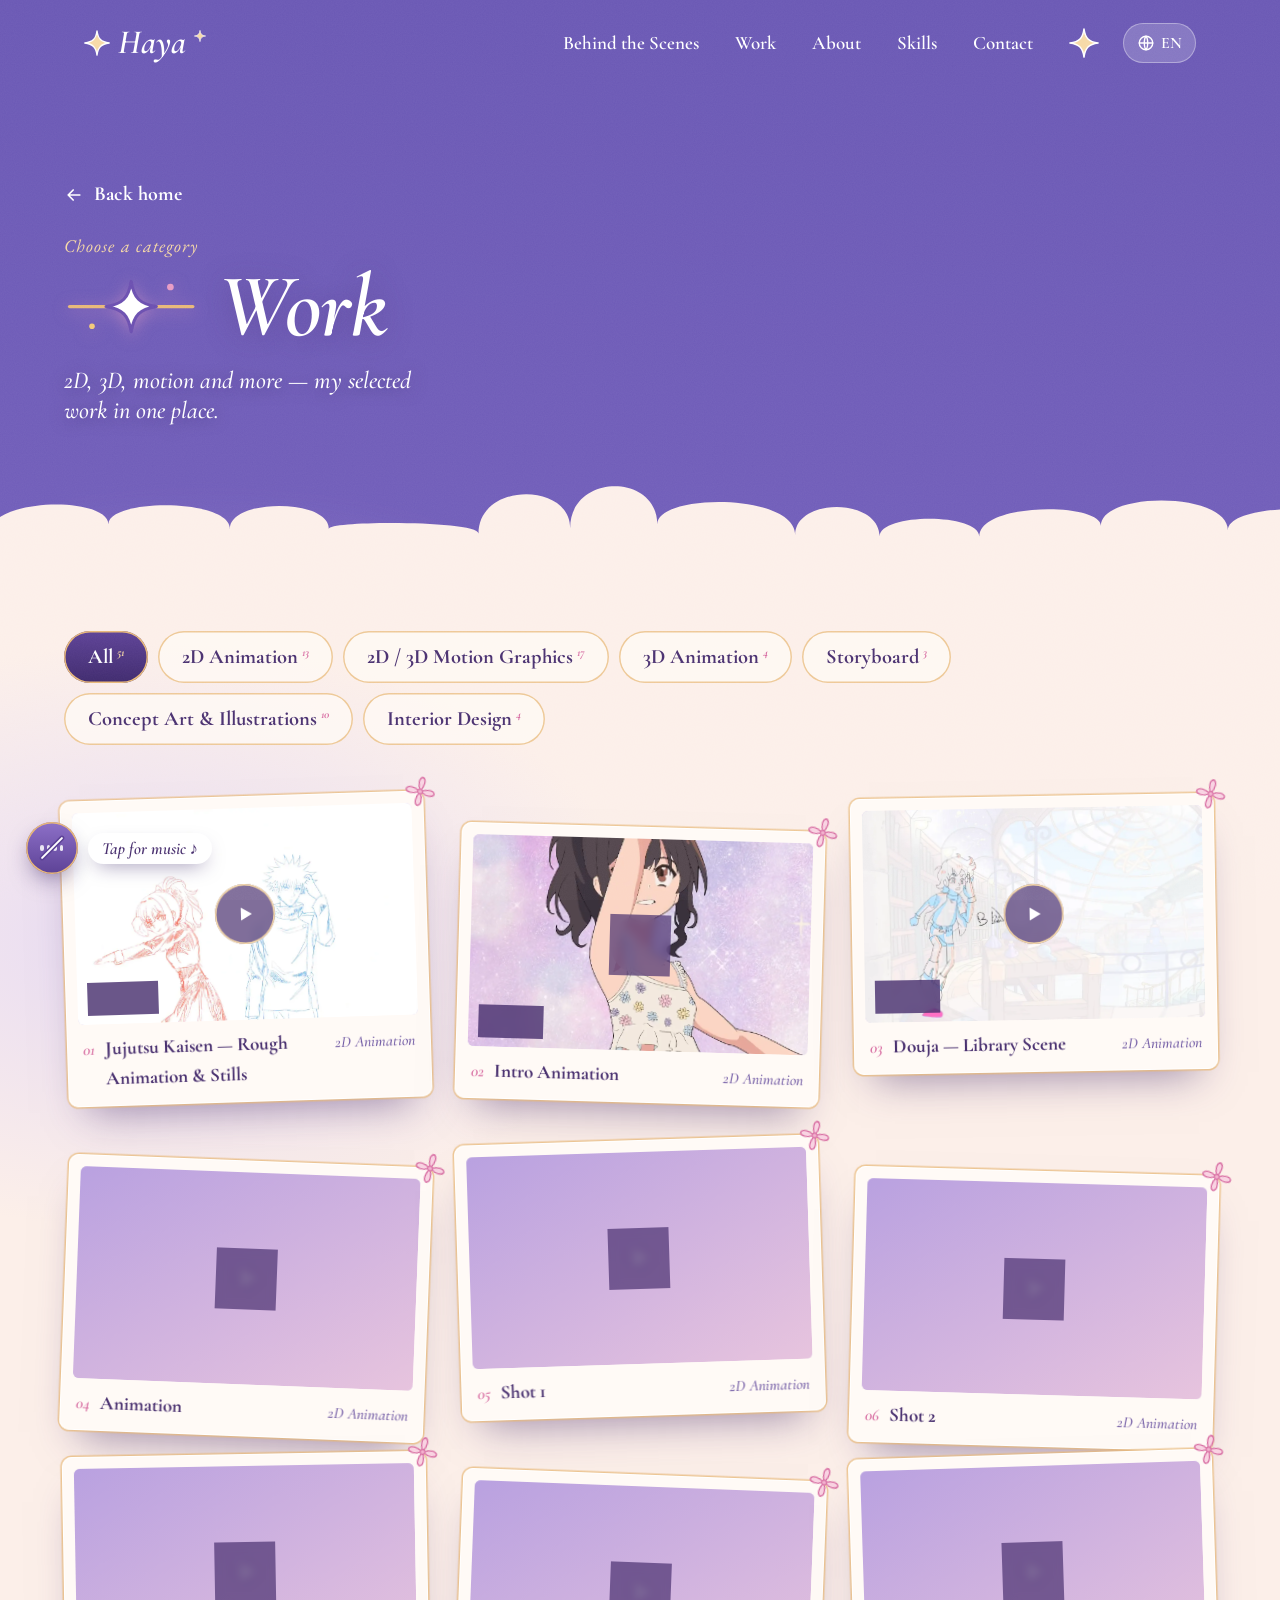
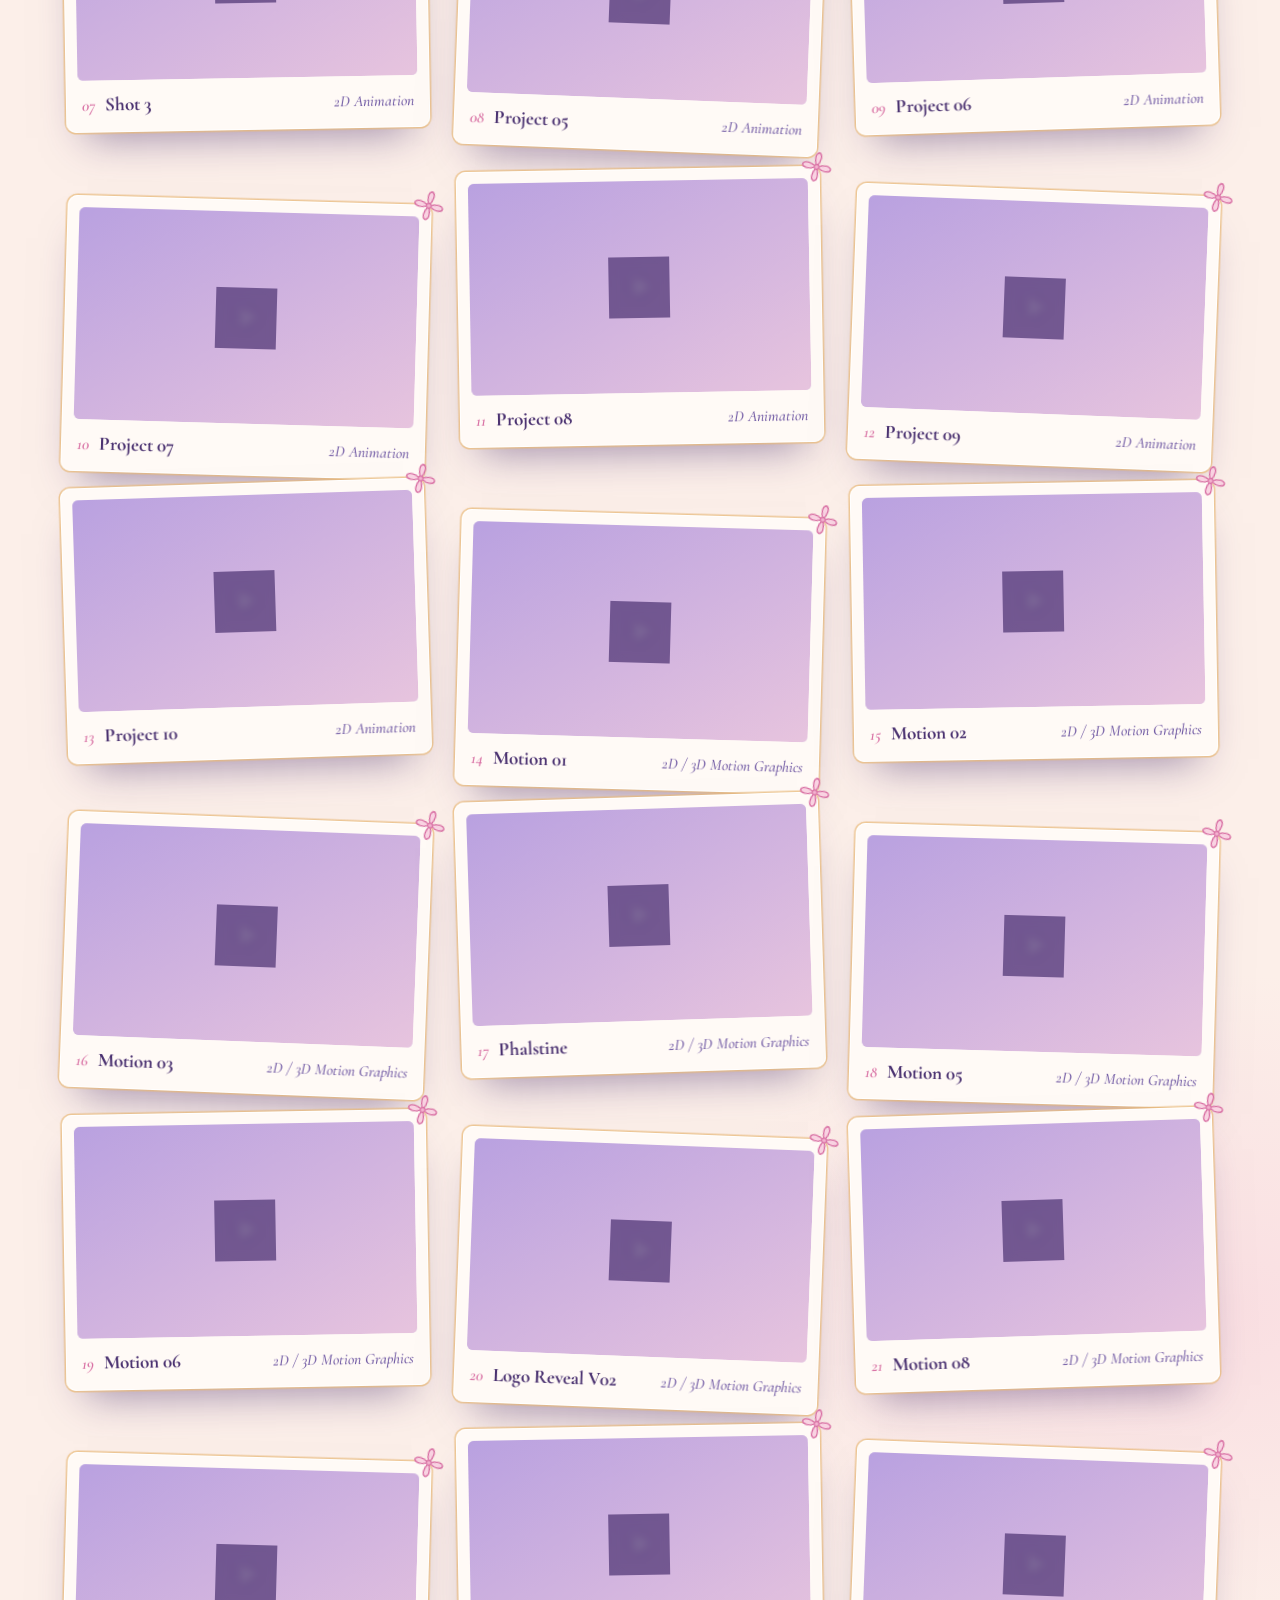
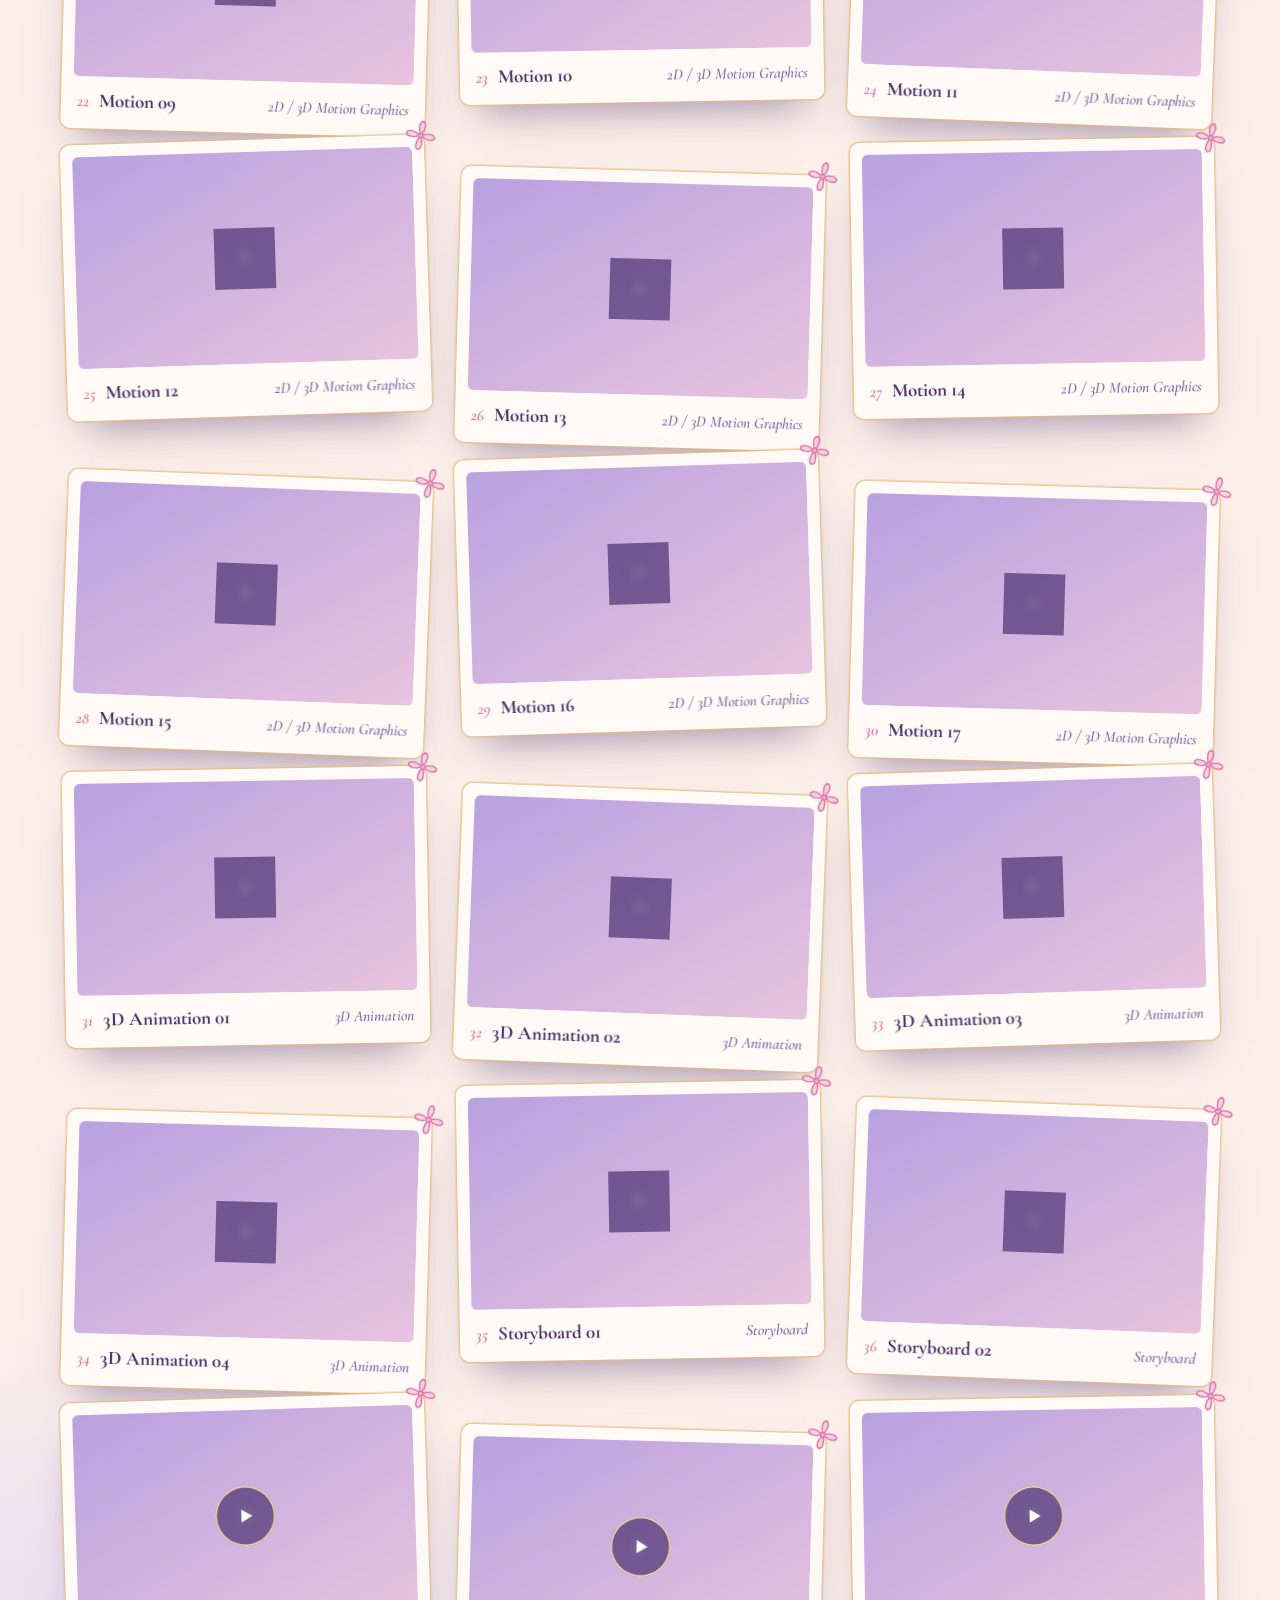
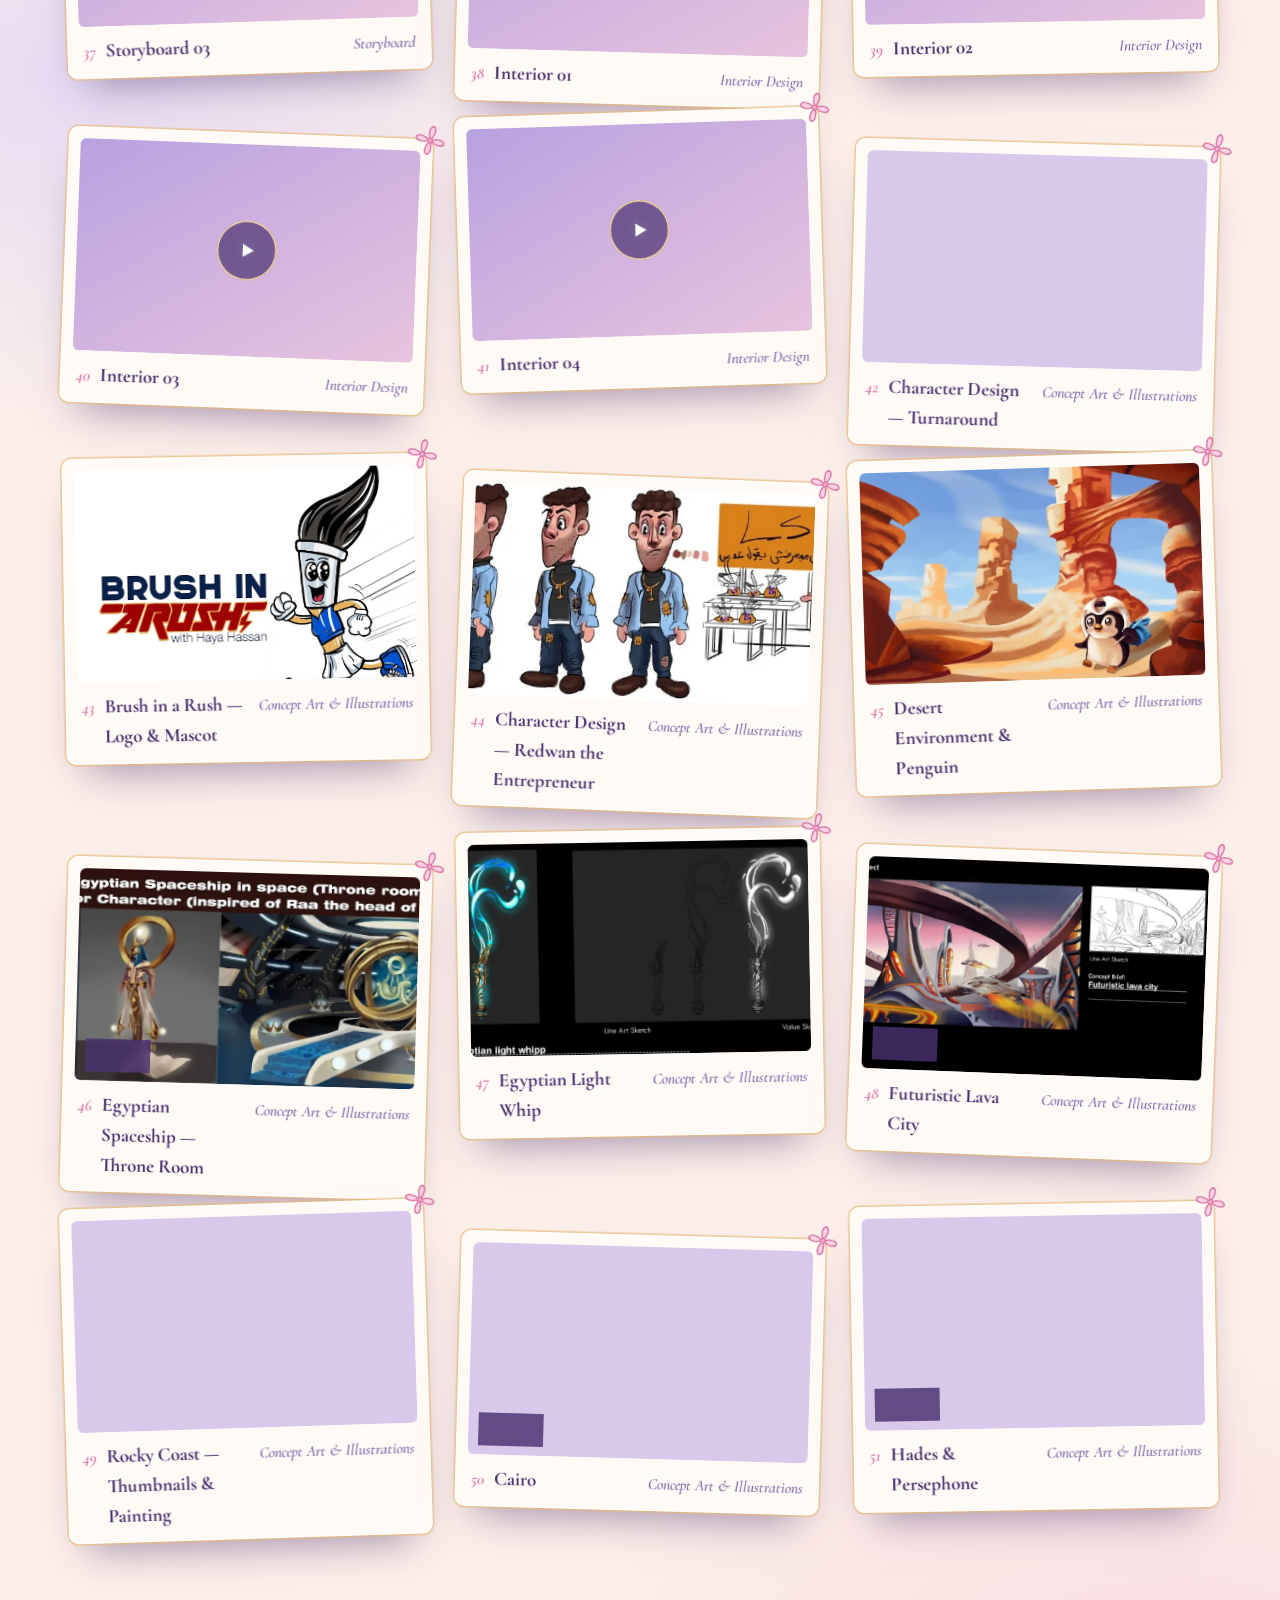
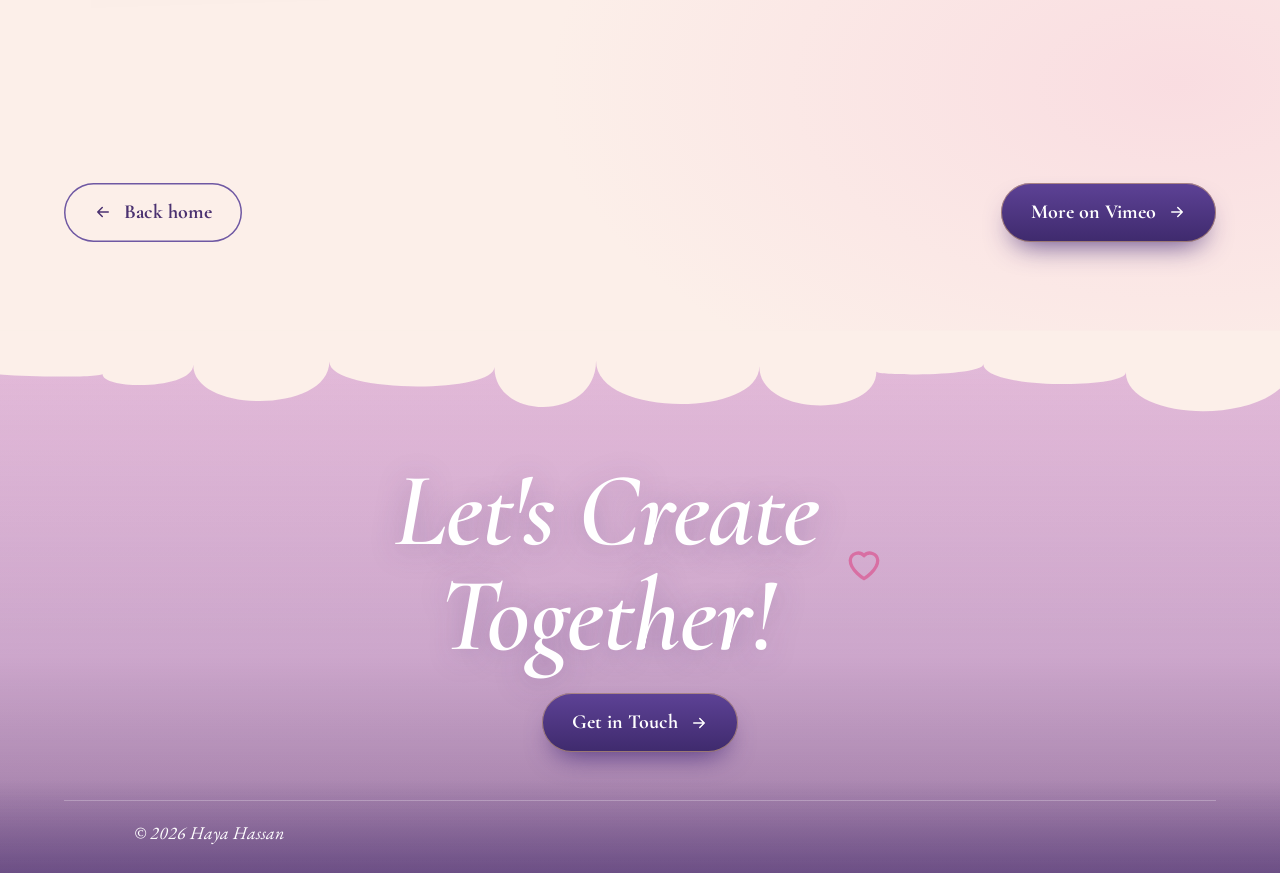
==== commit c38ce59d: "Add files via upload" ====
--- a/work.html
+++ b/work.html
@@ -1,7 +1,8 @@
 <!doctype html>
-<html lang="en">
+<html translate="no" lang="en">
 <head>
 <meta charset="utf-8">
+<meta name="google" content="notranslate">
 <meta name="viewport" content="width=device-width, initial-scale=1, viewport-fit=cover">
 <title>Work — Haya Hassan</title>
 <meta name="description" content="Portfolio of Haya Hassan, a 2D animator, motion designer and visual storyteller bringing characters and stories to life.">
@@ -69,11 +70,11 @@
 <header class="nav" id="nav">
   <a href="index.html" data-iris class="nav__logo" aria-label="Haya — home"><svg class="gem" width="26" height="26"><use href="#i-star4"/></svg>Haya<svg class="gem sm" width="12" height="12"><use href="#i-star4"/></svg></a>
   <nav class="nav__links" id="navLinks" aria-label="Main">
-    <a href="index.html#process" data-iris>Behind the Scenes</a>
-    <div class="nav__dd"><a href="work.html" class="is-active">Work</a><div class="nav__sub"><a href="work.html#2d" data-iris>2D Animation</a><a href="work.html#mg" data-iris>2D / 3D Motion Graphics</a><a href="work.html#3d" data-iris>3D Animation</a><a href="work.html#story" data-iris>Storyboard</a><a href="work.html#concept" data-iris>Concept Art &amp; Illustrations</a><a href="work.html#interior" data-iris>Interior Design</a></div></div>
-    <a href="index.html#about" data-iris>About</a>
-    <a href="index.html#skills" data-iris>Skills</a>
-    <a href="index.html#contact" data-iris>Contact</a>
+    <a href="index.html#process" data-iris data-i18n="nav.process">Behind the Scenes</a>
+    <div class="nav__dd"><a href="work.html" class="is-active" data-i18n="nav.work">Work</a><div class="nav__sub"><a href="work.html#2d" data-iris data-i18n="cat.2d.label">2D Animation</a><a href="work.html#mg" data-iris data-i18n="cat.mg.label">2D / 3D Motion Graphics</a><a href="work.html#3d" data-iris data-i18n="cat.3d.label">3D Animation</a><a href="work.html#story" data-iris data-i18n="cat.story.label">Storyboard</a><a href="work.html#concept" data-iris data-i18n="cat.concept.label">Concept Art &amp; Illustrations</a><a href="work.html#interior" data-iris data-i18n="cat.interior.label">Interior Design</a></div></div>
+    <a href="index.html#about" data-iris data-i18n="nav.about">About</a>
+    <a href="index.html#skills" data-iris data-i18n="nav.skills">Skills</a>
+    <a href="index.html#contact" data-iris data-i18n="nav.contact">Contact</a>
   </nav>
   <svg class="nav__gem gem" width="30" height="30" aria-hidden="true"><use href="#i-star4"/></svg>
   <button class="nav__burger" id="burger" type="button" aria-label="Open menu" aria-expanded="false" aria-controls="navLinks"><i></i><i></i></button>
@@ -90,10 +91,10 @@
 <main id="top">
 <section class="wk-hero">
   <div class="wrap">
-    <a href="index.html" data-iris class="wk-back"><svg width="20" height="20"><use href="#i-arrow"/></svg>Back home</a>
-    <span class="num">Choose a category</span>
-    <h2 class="h2">Work</h2>
-    <p class="note">2D, 3D, motion and more — my selected work in one place.</p>
+    <a href="index.html" data-iris class="wk-back"><svg width="20" height="20"><use href="#i-arrow"/></svg><span data-i18n="wk.back">Back home</span></a>
+    <span class="num" data-i18n="wk.num">Choose a category</span>
+    <h2 class="h2" data-i18n="nav.work">Work</h2>
+    <p class="note" data-i18n="wk.note">2D, 3D, motion and more — my selected work in one place.</p>
   </div>
 </section>
 
@@ -105,8 +106,8 @@
     <div class="cards" id="cards"></div>
     <p class="empty" id="emptyMsg" hidden></p>
     <div class="wk-cta">
-      <a href="index.html" data-iris class="btn btn--dark btn--ghost" data-magnetic><svg width="18" height="18" style="rotate:180deg"><use href="#i-arrow"/></svg><span>Back home</span></a>
-      <a href="https://vimeo.com/user151338860" target="_blank" rel="noopener" class="btn btn--dark" data-magnetic><span>More on Vimeo</span><svg width="18" height="18"><use href="#i-arrow"/></svg></a>
+      <a href="index.html" data-iris class="btn btn--dark btn--ghost" data-magnetic><svg width="18" height="18" style="rotate:180deg"><use href="#i-arrow"/></svg><span data-i18n="wk.back">Back home</span></a>
+      <a href="https://vimeo.com/user151338860" target="_blank" rel="noopener" class="btn btn--dark" data-magnetic><span data-i18n="wk.vimeo">More on Vimeo</span><svg width="18" height="18"><use href="#i-arrow"/></svg></a>
     </div>
   </div>
 </section>
@@ -115,8 +116,8 @@
 
 <section class="sec contact wkfoot" style="padding-top:clamp(90px,10vw,160px)">
   <div class="wrap" style="text-align:center;position:relative;z-index:2">
-    <h2 class="h2 h2--xl" style="justify-content:center">Let's Create<br>Together! <svg class="heart" width="44" height="44"><use href="#i-heart"/></svg></h2>
-    <p style="margin:24px 0 28px"><a href="mailto:hayahassanmahrous@gmail.com" class="btn btn--dark" data-magnetic><span>Get in Touch</span><svg width="18" height="18"><use href="#i-arrow"/></svg></a></p>
+    <h2 class="h2 h2--xl" style="justify-content:center" data-i18n="contact.h2">Let's Create<br>Together! <svg class="heart" width="44" height="44"><use href="#i-heart"/></svg></h2>
+    <p style="margin:24px 0 28px"><a href="mailto:hayahassanmahrous@gmail.com" class="btn btn--dark" data-magnetic><span data-i18n="contact.btn">Get in Touch</span><svg width="18" height="18"><use href="#i-arrow"/></svg></a></p>
   </div>
   <footer class="foot"><div class="foot__row"><span>© 2026 Haya Hassan</span></div></footer>
 </section>
@@ -133,6 +134,7 @@
 <script src="./vendor/ScrollTrigger.min.js"></script>
 <script src="./vendor/lenis.min.js"></script>
 <script src="js/data.js"></script>
+<script src="js/i18n.js"></script>
 <script src="js/main.js"></script>
 <script src="js/music.js"></script>
 </body>
--- a/css/style.css
+++ b/css/style.css
@@ -475,3 +475,77 @@
 /* during the intro the sound button sits next to 'Skip intro' */
 html.is-loading .snd{left:auto;right:calc(clamp(14px,2vw,28px) + 160px);bottom:clamp(14px,2vw,28px)}
 html.is-loading .snd__tip{left:auto;right:62px}
+
+/* ============ language switcher ============ */
+.lang{position:relative;flex:none;margin-left:4px}
+.lang__btn{display:flex;align-items:center;gap:6px;height:40px;padding:0 14px;border-radius:99px;color:#fff;background:rgba(255,255,255,.18);box-shadow:inset 0 0 0 1px rgba(255,255,255,.35);font:600 16px/1 var(--f-display);cursor:pointer;transition:background .3s}
+.lang__btn:hover{background:rgba(255,255,255,.3)}
+.lang__list{position:absolute;right:0;top:calc(100% + 10px);min-width:160px;margin:0;padding:8px;list-style:none;border-radius:20px;background:rgba(252,239,233,.97);box-shadow:0 18px 40px -14px rgba(40,20,90,.6),inset 0 0 0 1.5px var(--gold);opacity:0;visibility:hidden;transform:translateY(-8px) scale(.97);transform-origin:top right;transition:.3s var(--ease);z-index:5}
+.lang.is-open .lang__list{opacity:1;visibility:visible;transform:none}
+.lang__list button{display:block;width:100%;padding:10px 16px;border-radius:14px;color:#4a3170;text-align:start;font-size:19px;line-height:1.2;cursor:pointer;white-space:nowrap}
+.lang__list button:hover,.lang__list button.is-on{background:#e7dcf6}
+.lang__list button.is-on{font-weight:700}
+.nav__links a{white-space:nowrap}
+
+/* ============ fonts per language ============ */
+html.l-ar{--f-display:"Amiri","Noto Naskh Arabic","Traditional Arabic",serif;--f-body:"Cairo","Segoe UI",Tahoma,Arial,sans-serif}
+html.l-ko{--f-display:"Nanum Myeongjo","Noto Serif KR","Apple SD Gothic Neo","Malgun Gothic",serif;--f-body:"Noto Sans KR","Apple SD Gothic Neo","Malgun Gothic",sans-serif}
+html.l-ja{--f-display:"Shippori Mincho","Noto Serif JP","Hiragino Mincho ProN","Yu Mincho",serif;--f-body:"Noto Sans JP","Hiragino Kaku Gothic ProN","Yu Gothic",Meiryo,sans-serif}
+html.l-ar *,html.l-ko *,html.l-ja *{font-style:normal!important}
+html.l-ar *{letter-spacing:0!important;text-transform:none!important}          /* Arabic letters must stay joined */
+html.l-ko *,html.l-ja *{letter-spacing:.01em!important}
+html.l-ko .hero__role,html.l-ja .hero__role,html.l-ar .hero__role{letter-spacing:.06em!important}
+html.l-ar .h2,html.l-ko .h2,html.l-ja .h2{line-height:1.22}
+html.l-ko .h2,html.l-ja .h2{font-size:clamp(44px,5.8vw,88px)}
+html.l-ar .h2{font-size:clamp(50px,6.6vw,98px)}
+html.l-ar .lead,html.l-ko .lead,html.l-ja .lead{line-height:1.85}
+
+/* ============ Arabic: text reads right-to-left, the artwork layout stays put ============ */
+html.rtl .sec__head,html.rtl .process__body,html.rtl .about__body,html.rtl .paper,html.rtl .skills__list,html.rtl .soft,html.rtl .contact__body,html.rtl .wk-hero .wrap,html.rtl .wk-cta,
+html.rtl .cat__cap,html.rtl .cat__blurb,html.rtl .card__cap,html.rtl .empty,html.rtl .modal__cap,html.rtl .tabs,html.rtl .nav__sub,html.rtl .hero__foot,html.rtl .lang__list{direction:rtl}
+html.rtl .nav__links,html.rtl .nav,html.rtl .logos__rail,html.rtl .compare,html.rtl .stats,html.rtl .cards,html.rtl .cats{direction:ltr}
+html.rtl .nav__links a,html.rtl .tabs button,html.rtl .stats>div,html.rtl .btn{direction:rtl}
+html.rtl .h2,html.rtl .num,html.rtl .note,html.rtl .lead{text-align:right}
+html.rtl .sec__head,html.rtl .process__body,html.rtl .about__body,html.rtl .skills__list,html.rtl .contact__body{align-items:flex-end;text-align:right}
+html.rtl .about__grid,html.rtl .skills__grid,html.rtl .process__grid{direction:ltr}
+html.rtl .skills__list li{flex-direction:row-reverse;justify-content:flex-start}
+html.rtl .bar p{direction:rtl}
+html.rtl .lang__list{right:auto;left:0;transform-origin:top left}
+html.rtl .lang__list button{text-align:right}
+html.rtl .hero__foot{direction:ltr}
+html.rtl .hero__tag,html.rtl .hero__role{direction:rtl}
+
+.cat__cap em,.card__cap em{white-space:nowrap}
+html.l-ja .cat__cap .t,html.l-ko .cat__cap .t,html.l-ja .card__cap .t,html.l-ko .card__cap .t{font-size:.82em;line-height:1.3;line-break:strict;overflow-wrap:anywhere}
+html.l-ar .cat__cap .t{line-height:1.3}
+/* native-script names in the hero */
+.hero__title .line{white-space:nowrap}
+html.l-ja .hero__title,html.l-ko .hero__title{font-size:calc(var(--u) * 6.6);line-height:1.1;font-weight:700}
+html.l-ar .hero__title{font-size:calc(var(--u) * 9.6);line-height:1}
+
+/* intro plays straight away: no counter / bar / hint */
+.loader__ui{display:none!important}
+.loader{background:#d9c8ea url(../intro/i000.webp) center/cover no-repeat}
+.loader video{position:absolute;inset:0;width:100%;height:100%;object-fit:cover;z-index:1}.loader.is-canvas video{display:none}.loader__skip{z-index:3}
+.loader{width:100vw;height:100vh;height:100dvh}.loader video{position:absolute;left:0;top:0;width:100%;height:100%;object-fit:cover;object-position:50% 50%;background:#d9c8ea}
+
+/* ---------- projects: one card, several stages ---------- */
+.card__badge{position:absolute;left:10px;bottom:10px;z-index:3;padding:4px 12px;border-radius:99px;background:rgba(74,49,112,.82);color:#fff;font-family:var(--f-display);font-style:italic;font-size:15px;box-shadow:inset 0 0 0 1px var(--gold2);backdrop-filter:blur(4px)}
+.modal__stage.is-proj{aspect-ratio:auto;width:min(1100px,100%);max-height:none;background:none;box-shadow:none;overflow:visible;scale:1;display:grid;gap:14px;justify-items:center}
+.proj{width:100%;display:grid;gap:12px;justify-items:center;outline:0}
+.proj__scroll{width:min(1100px,100%);max-height:calc(100vh - 190px);overflow-y:auto;overscroll-behavior:contain;display:grid;gap:22px;padding:2px 2px 30px;scroll-snap-type:y proximity;scrollbar-width:thin;scrollbar-color:var(--gold2) transparent;outline:0}
+.proj__item{margin:0;display:grid;justify-items:center;gap:8px;scroll-snap-align:start}
+.proj__item img,.proj__item video{width:100%;height:auto;display:block;border-radius:14px;background:#fff;box-shadow:0 0 0 1.5px var(--gold),0 30px 60px -20px rgba(0,0,0,.7)}
+.proj__item video{background:#000;aspect-ratio:16/9;object-fit:contain}
+.proj__item.is-tall img{width:min(100%,560px)}
+.proj__item figcaption{font-family:var(--f-display);font-style:italic;font-size:17px;color:var(--gold2)}
+.proj__tabs,.proj__groups{display:flex;flex-wrap:wrap;justify-content:center;gap:8px}
+.proj__tabs button,.proj__groups button{display:inline-flex;align-items:center;gap:8px;padding:8px 18px;border-radius:99px;background:rgba(255,255,255,.12);color:#fff;font-family:var(--f-display);font-size:18px;box-shadow:inset 0 0 0 1px rgba(255,255,255,.35);transition:background .3s,color .3s}
+.proj__tabs button i{font-style:italic;color:var(--gold2);font-size:.9em}
+.proj__tabs button:hover,.proj__groups button:hover{background:rgba(255,255,255,.24)}
+.proj__tabs button.is-on,.proj__groups button.is-on{background:var(--gold2);color:var(--ink);box-shadow:none}
+.proj__tabs button.is-on i{color:var(--ink)}
+.proj__groups button{font-size:16px;padding:6px 16px}
+.proj[hidden],.proj__tabs[hidden],.proj__groups[hidden]{display:none}
+html.rtl .proj__tabs,html.rtl .proj__groups{direction:rtl}
+@media (max-width:640px){.proj__scroll{max-height:calc(100vh - 210px)}.proj__tabs button{font-size:16px;padding:7px 14px}}
